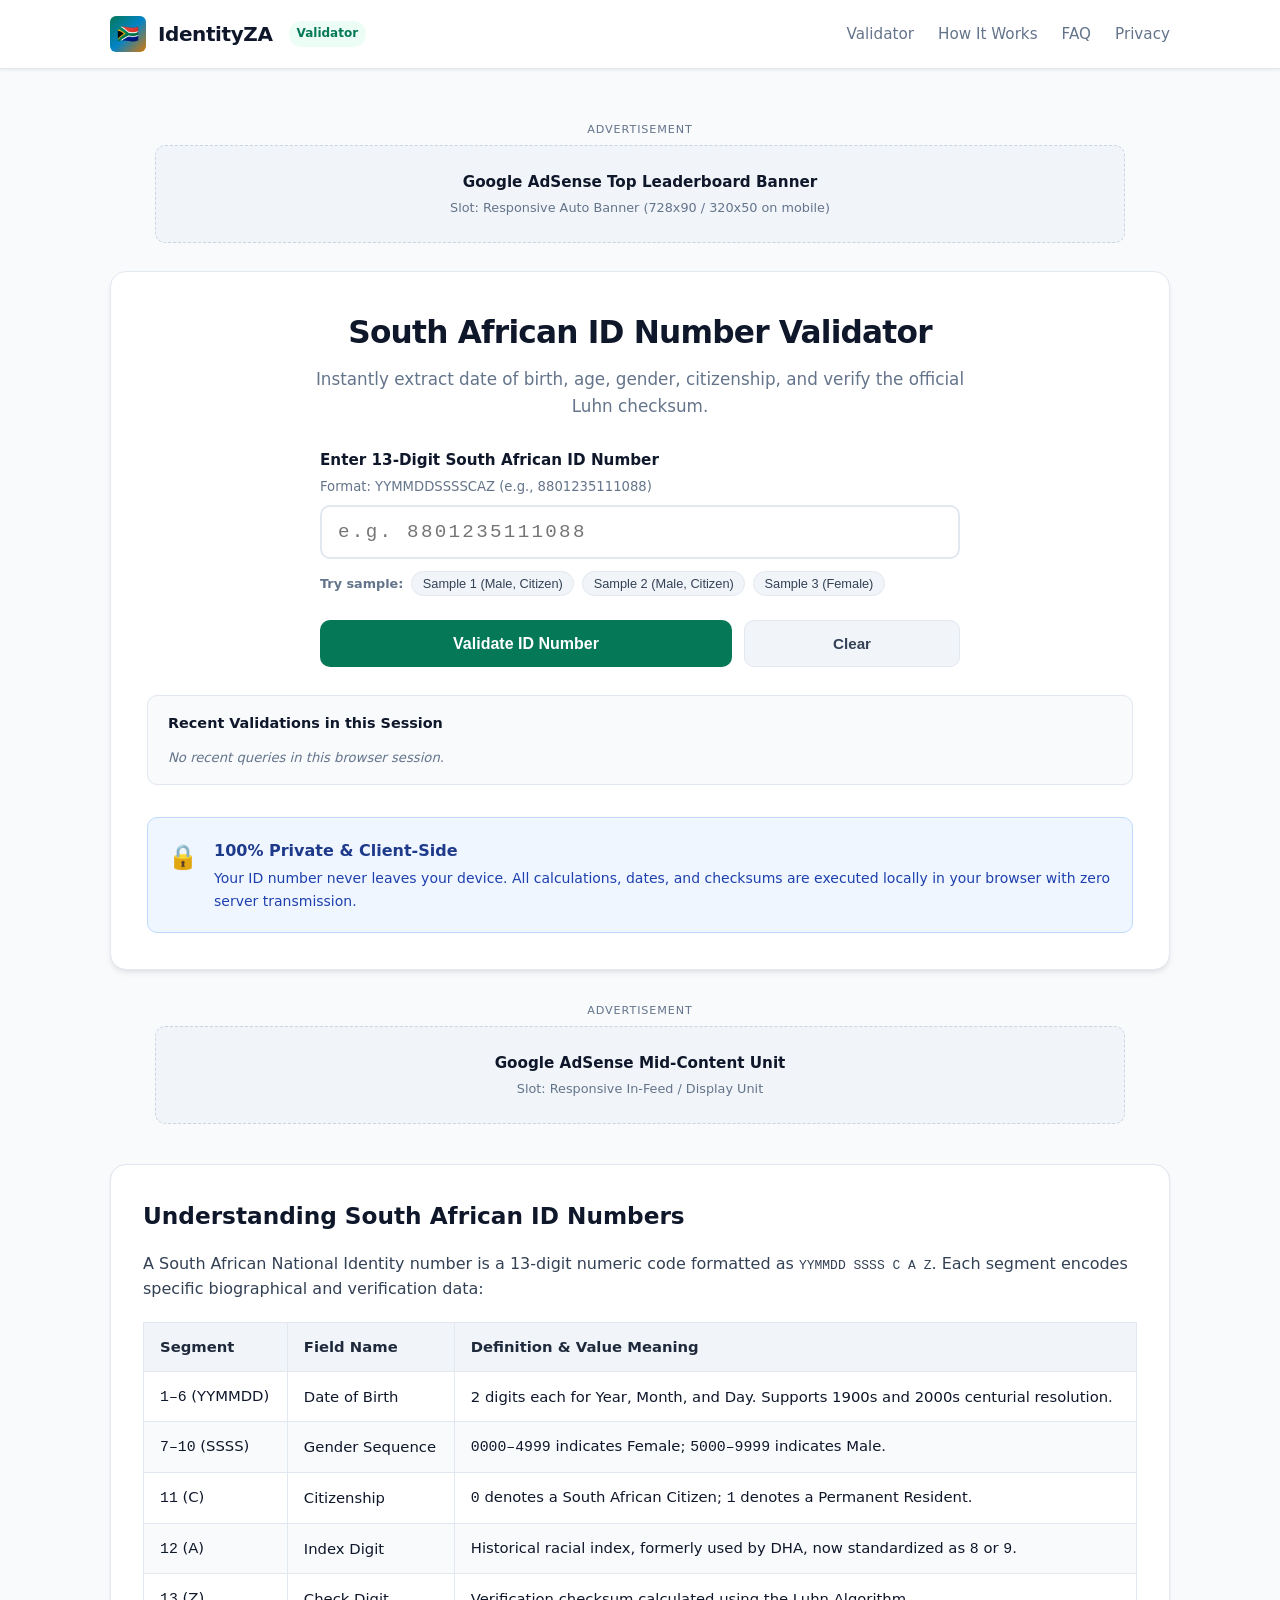
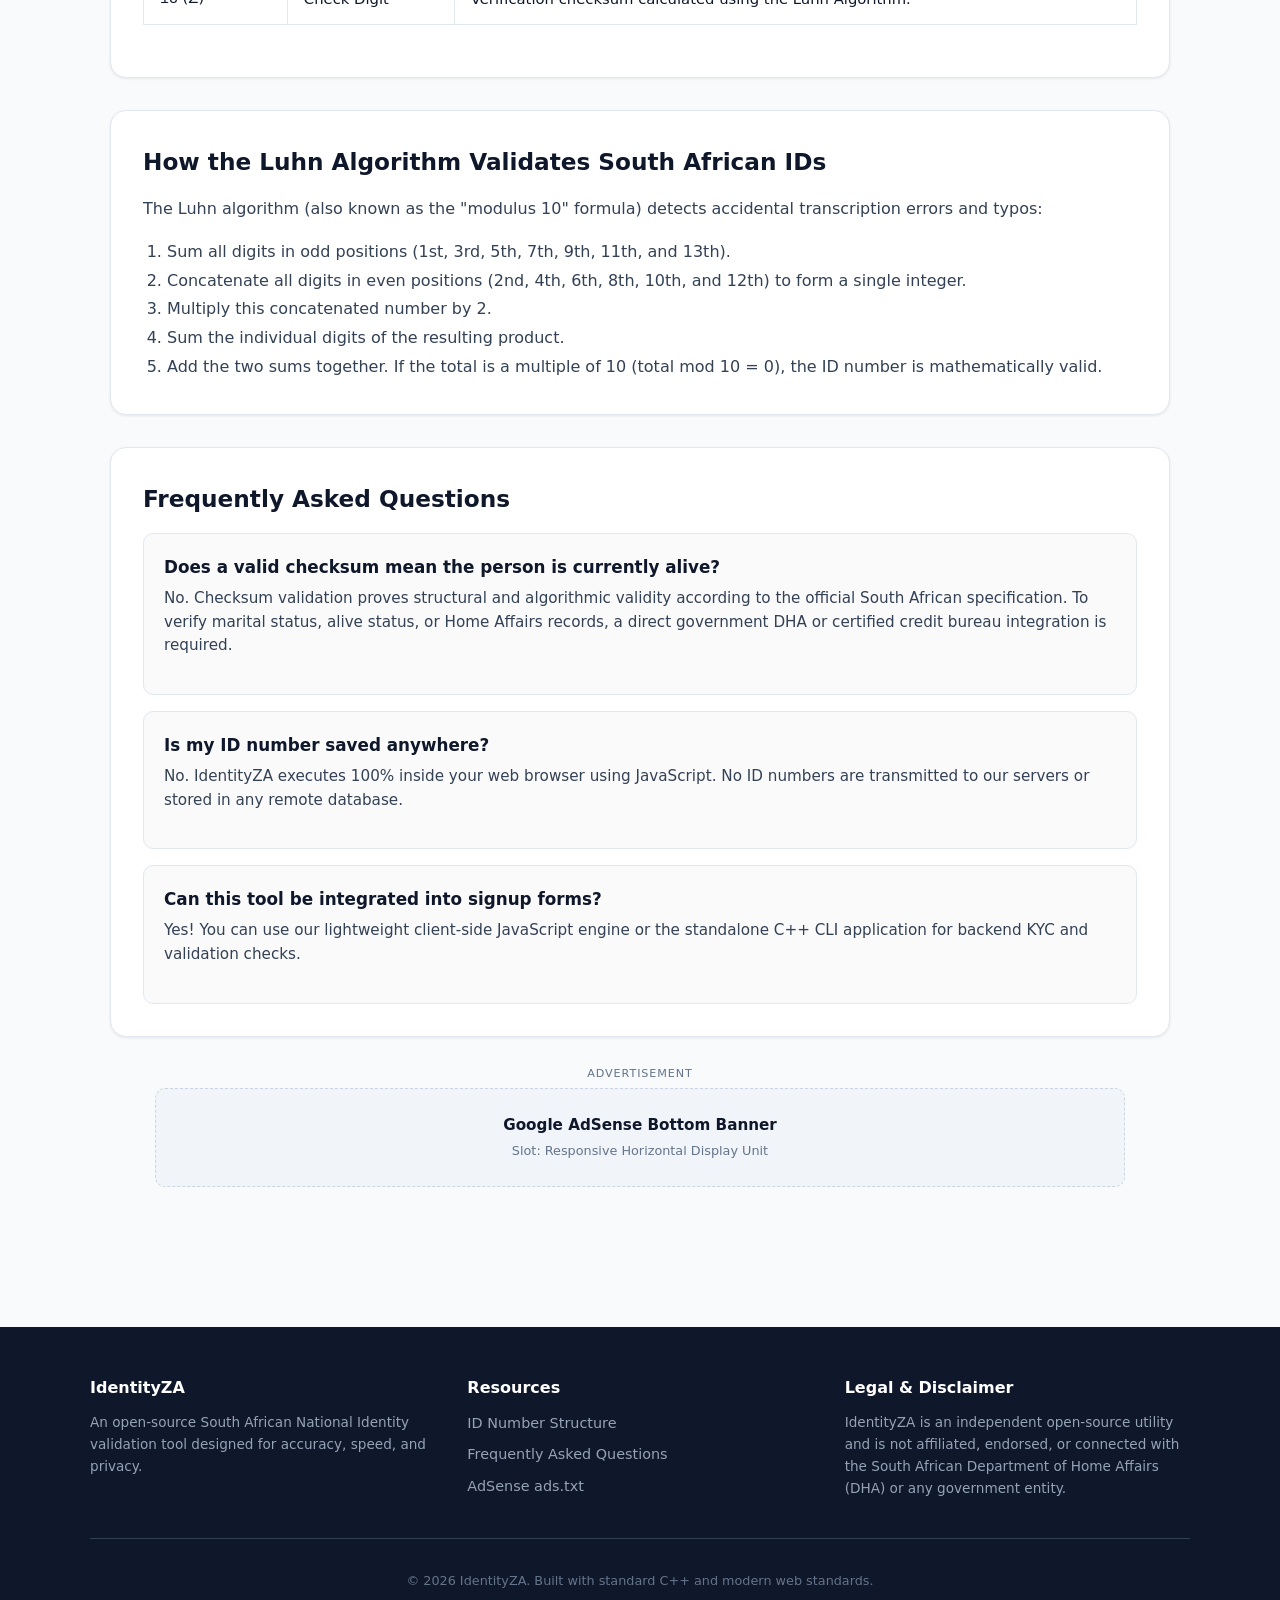
==== web/index.html @ 51b5e3ad "Made some very important modifications" ====
<!DOCTYPE html>
<html lang="en">
<head>
  <meta charset="UTF-8">
  <meta name="viewport" content="width=device-width, initial-scale=1.0">
  <title>IdentityZA - South African ID Number Validator & Info Checker</title>
  <meta name="description" content="Free, fast, and privacy-focused South African National ID number validator. Instantly verify Luhn check digit, date of birth, age, gender, and citizenship status client-side.">
  <meta name="keywords" content="South Africa ID validator, SA ID number check, Luhn algorithm South Africa, verify SA ID, ID number age calculator">
  <link rel="stylesheet" href="style.css">

  <!-- Google AdSense SDK Configuration -->
  <script src="adsense-config.js"></script>
</head>
<body>

  <!-- Site Navigation -->
  <header class="site-header">
    <div class="header-container">
      <a href="#" class="brand">
        <span class="brand-flag">🇿🇦</span>
        <span class="brand-title">IdentityZA</span>
        <span class="brand-tag">Validator</span>
      </a>
      <nav class="nav-links">
        <a href="#validator">Validator</a>
        <a href="#how-it-works">How It Works</a>
        <a href="#faq">FAQ</a>
        <a href="#privacy">Privacy</a>
      </nav>
    </div>
  </header>

  <main class="main-content">

    <!-- AD UNIT 1: Top Leaderboard (Responsive Banner) -->
    <div class="ad-slot-wrapper">
      <span class="ad-label">Advertisement</span>
      <!-- Google AdSense Live Unit -->
      <ins class="adsbygoogle"
           style="display:block"
           data-ad-client="ca-pub-XXXXXXXXXXXXXXXX"
           data-ad-slot="1234567890"
           data-ad-format="auto"
           data-full-width-responsive="true"></ins>
      <!-- Preview Placeholder (active when in development / preview mode) -->
      <div class="ad-preview-banner">
        <strong>Google AdSense Top Leaderboard Banner</strong>
        <span>Slot: Responsive Auto Banner (728x90 / 320x50 on mobile)</span>
      </div>
    </div>

    <!-- Main Tool Section -->
    <section id="validator" class="hero-card">
      <div class="hero-header">
        <h1>South African ID Number Validator</h1>
        <p>Instantly extract date of birth, age, gender, citizenship, and verify the official Luhn checksum.</p>
      </div>

      <form id="validator-form" class="validator-form" novalidate>
        <div class="form-group">
          <label for="id-input" class="input-label">Enter 13-Digit South African ID Number</label>
          <span id="id-hint" class="input-hint">Format: YYMMDDSSSSCAZ (e.g., 8801235111088)</span>
          
          <div class="input-box-wrapper">
            <input
              type="text"
              id="id-input"
              name="id_number"
              class="id-input"
              placeholder="e.g. 8801235111088"
              maxlength="13"
              inputmode="numeric"
              pattern="[0-9]{13}"
              required
              autocomplete="off"
              aria-describedby="id-hint"
              aria-errormessage="id-error"
            />
          </div>
          <div id="id-error" class="input-error-msg" role="alert"></div>

          <!-- Sample Pre-fills for Quick Testing -->
          <div class="sample-presets">
            <span class="sample-label">Try sample:</span>
            <button type="button" class="preset-pill" data-sample-id="8801235111088">Sample 1 (Male, Citizen)</button>
            <button type="button" class="preset-pill" data-sample-id="8411025333080">Sample 2 (Male, Citizen)</button>
            <button type="button" class="preset-pill" data-sample-id="9506150123087">Sample 3 (Female)</button>
          </div>
        </div>

        <div class="form-actions">
          <button type="submit" class="btn-primary">Validate ID Number</button>
          <button type="reset" class="btn-secondary">Clear</button>
        </div>
      </form>

      <!-- Result Card (Populated by JS) -->
      <div id="result-card" class="result-card" style="display: none;" aria-live="polite">
        <div class="result-card-header">
          <span id="result-badge" class="status-badge status-valid">Valid SA ID</span>
          <button id="copy-btn" class="btn-copy">Copy Details</button>
        </div>
        <div class="result-grid">
          <div class="result-item">
            <div class="result-key">Date of Birth</div>
            <div id="res-dob" class="result-value">-</div>
          </div>
          <div class="result-item">
            <div class="result-key">Computed Age</div>
            <div id="res-age" class="result-value">-</div>
          </div>
          <div class="result-item">
            <div class="result-key">Gender</div>
            <div id="res-gender" class="result-value">-</div>
          </div>
          <div class="result-item">
            <div class="result-key">Citizenship Status</div>
            <div id="res-citizenship" class="result-value">-</div>
          </div>
          <div class="result-item" style="grid-column: 1 / -1;">
            <div class="result-key">Luhn Checksum Verification</div>
            <div id="res-luhn" class="result-value">-</div>
          </div>
        </div>
      </div>

      <!-- Local Query History -->
      <div class="history-section">
        <div class="history-header">
          <span class="history-title">Recent Validations in this Session</span>
          <button id="clear-history-btn" class="btn-text-sm" style="display: none;">Clear</button>
        </div>
        <ul id="history-list" class="history-list">
          <li class="history-empty">No recent queries.</li>
        </ul>
      </div>

      <!-- Browser-Only Privacy Guarantee -->
      <div id="privacy" class="privacy-banner">
        <div class="privacy-banner-icon">🔒</div>
        <div class="privacy-banner-content">
          <h3>100% Private & Client-Side</h3>
          <p>Your ID number never leaves your device. All calculations, dates, and checksums are executed locally in your browser with zero server transmission.</p>
        </div>
      </div>
    </section>

    <!-- AD UNIT 2: Mid-Content (In-Article / Responsive Banner) -->
    <div class="ad-slot-wrapper">
      <span class="ad-label">Advertisement</span>
      <ins class="adsbygoogle"
           style="display:block"
           data-ad-client="ca-pub-XXXXXXXXXXXXXXXX"
           data-ad-slot="2345678901"
           data-ad-format="auto"
           data-full-width-responsive="true"></ins>
      <div class="ad-preview-banner">
        <strong>Google AdSense Mid-Content Unit</strong>
        <span>Slot: Responsive In-Feed / Display Unit</span>
      </div>
    </div>

    <!-- Educational Content (High Value Content for SEO & AdSense Approval) -->
    <section id="how-it-works" class="info-section">
      <article class="card">
        <h2>Understanding South African ID Numbers</h2>
        <p>A South African National Identity number is a 13-digit numeric code formatted as <code>YYMMDD SSSS C A Z</code>. Each segment encodes specific biographical and verification data:</p>
        
        <div class="table-wrapper">
          <table class="info-table">
            <thead>
              <tr>
                <th>Segment</th>
                <th>Field Name</th>
                <th>Definition & Value Meaning</th>
              </tr>
            </thead>
            <tbody>
              <tr>
                <td><code>1–6</code> (YYMMDD)</td>
                <td>Date of Birth</td>
                <td>2 digits each for Year, Month, and Day. Supports 1900s and 2000s centurial resolution.</td>
              </tr>
              <tr>
                <td><code>7–10</code> (SSSS)</td>
                <td>Gender Sequence</td>
                <td><code>0000–4999</code> indicates Female; <code>5000–9999</code> indicates Male.</td>
              </tr>
              <tr>
                <td><code>11</code> (C)</td>
                <td>Citizenship</td>
                <td><code>0</code> denotes a South African Citizen; <code>1</code> denotes a Permanent Resident.</td>
              </tr>
              <tr>
                <td><code>12</code> (A)</td>
                <td>Index Digit</td>
                <td>Historical racial index, formerly used by DHA, now standardized as <code>8</code> or <code>9</code>.</td>
              </tr>
              <tr>
                <td><code>13</code> (Z)</td>
                <td>Check Digit</td>
                <td>Verification checksum calculated using the Luhn Algorithm.</td>
              </tr>
            </tbody>
          </table>
        </div>
      </article>

      <article class="card">
        <h2>How the Luhn Algorithm Validates South African IDs</h2>
        <p>The Luhn algorithm (also known as the "modulus 10" formula) detects accidental transcription errors and typos:</p>
        <ol style="margin-left: 1.5rem; color: #334155; line-height: 1.8;">
          <li>Sum all digits in odd positions (1st, 3rd, 5th, 7th, 9th, 11th, and 13th).</li>
          <li>Concatenate all digits in even positions (2nd, 4th, 6th, 8th, 10th, and 12th) to form a single integer.</li>
          <li>Multiply this concatenated number by 2.</li>
          <li>Sum the individual digits of the resulting product.</li>
          <li>Add the two sums together. If the total is a multiple of 10 (total mod 10 = 0), the ID number is mathematically valid.</li>
        </ol>
      </article>

      <article id="faq" class="card">
        <h2>Frequently Asked Questions</h2>
        <div class="faq-list">
          <div class="faq-item">
            <h3 class="faq-question">Does a valid checksum mean the person is currently alive?</h3>
            <p class="faq-answer">No. Checksum validation proves structural and algorithmic validity according to the official South African specification. To verify marital status, alive status, or Home Affairs records, a direct government DHA or certified credit bureau integration is required.</p>
          </div>
          <div class="faq-item">
            <h3 class="faq-question">Is my ID number saved anywhere?</h3>
            <p class="faq-answer">No. IdentityZA executes 100% inside your web browser using JavaScript. No ID numbers are transmitted to our servers or stored in any remote database.</p>
          </div>
          <div class="faq-item">
            <h3 class="faq-question">Can this tool be integrated into signup forms?</h3>
            <p class="faq-answer">Yes! You can use our lightweight client-side JavaScript engine or the standalone C++ CLI application for backend KYC and validation checks.</p>
          </div>
        </div>
      </article>
    </section>

    <!-- AD UNIT 3: Bottom Banner (Responsive Display Unit) -->
    <div class="ad-slot-wrapper">
      <span class="ad-label">Advertisement</span>
      <ins class="adsbygoogle"
           style="display:block"
           data-ad-client="ca-pub-XXXXXXXXXXXXXXXX"
           data-ad-slot="3456789012"
           data-ad-format="auto"
           data-full-width-responsive="true"></ins>
      <div class="ad-preview-banner">
        <strong>Google AdSense Bottom Banner</strong>
        <span>Slot: Responsive Horizontal Display Unit</span>
      </div>
    </div>

  </main>

  <!-- Site Footer -->
  <footer class="site-footer">
    <div class="footer-container">
      <div class="footer-top">
        <div class="footer-col">
          <h4>IdentityZA</h4>
          <p>An open-source South African National Identity validation tool designed for accuracy, speed, and privacy.</p>
        </div>
        <div class="footer-col">
          <h4>Resources</h4>
          <ul>
            <li><a href="#how-it-works">ID Number Structure</a></li>
            <li><a href="#faq">Frequently Asked Questions</a></li>
            <li><a href="ads.txt">AdSense ads.txt</a></li>
          </ul>
        </div>
        <div class="footer-col">
          <h4>Legal & Disclaimer</h4>
          <p>IdentityZA is an independent open-source utility and is not affiliated, endorsed, or connected with the South African Department of Home Affairs (DHA) or any government entity.</p>
        </div>
      </div>
      <div class="footer-bottom">
        <p>© 2026 IdentityZA. Built with standard C++ and modern web standards.</p>
      </div>
    </div>
  </footer>

  <script src="app.js"></script>
</body>
</html>
---- web/style.css ----
/* identityza - Web Stylesheet */

:root {
  --primary: #047857;         /* Deep emerald */
  --primary-hover: #065f46;
  --primary-light: #ecfdf5;
  --accent: #d97706;          /* Warm amber */
  --bg: #f8fafc;              /* Soft slate background */
  --card-bg: #ffffff;
  --text-main: #0f172a;
  --text-muted: #64748b;
  --border: #e2e8f0;
  --border-focus: #059669;
  --success: #15803d;
  --success-bg: #f0fdf4;
  --danger: #b91c1c;
  --danger-bg: #fef2f2;
  --radius-lg: 16px;
  --radius-md: 10px;
  --radius-sm: 6px;
  --shadow-sm: 0 1px 3px rgba(0, 0, 0, 0.08);
  --shadow-md: 0 4px 6px -1px rgba(0, 0, 0, 0.08), 0 2px 4px -2px rgba(0, 0, 0, 0.06);
  --shadow-lg: 0 10px 15px -3px rgba(0, 0, 0, 0.08), 0 4px 6px -4px rgba(0, 0, 0, 0.04);
  --font-sans: system-ui, -apple-system, BlinkMacSystemFont, 'Segoe UI', Roboto, Helvetica, Arial, sans-serif;
  --font-mono: 'SFMono-Regular', Consolas, 'Liberation Mono', Menlo, Courier, monospace;
}

* {
  box-sizing: border-box;
  margin: 0;
  padding: 0;
}

body {
  font-family: var(--font-sans);
  background-color: var(--bg);
  color: var(--text-main);
  line-height: 1.6;
  min-height: 100vh;
  display: flex;
  flex-direction: column;
}

/* Header & Navigation */
.site-header {
  background: #ffffff;
  border-bottom: 1px solid var(--border);
  padding: 1rem 0;
  position: sticky;
  top: 0;
  z-index: 50;
  box-shadow: var(--shadow-sm);
}

.header-container {
  max-width: 1100px;
  margin: 0 auto;
  padding: 0 1.25rem;
  display: flex;
  align-items: center;
  justify-content: space-between;
}

.brand {
  display: flex;
  align-items: center;
  gap: 0.75rem;
  text-decoration: none;
  color: var(--text-main);
}

.brand-flag {
  display: inline-flex;
  align-items: center;
  justify-content: center;
  width: 36px;
  height: 36px;
  border-radius: var(--radius-sm);
  background: linear-gradient(135deg, #047857 0%, #0284c7 50%, #d97706 100%);
  color: #fff;
  font-weight: 700;
  font-size: 1.1rem;
}

.brand-title {
  font-size: 1.25rem;
  font-weight: 800;
  letter-spacing: -0.02em;
}

.brand-tag {
  background: var(--primary-light);
  color: var(--primary);
  font-size: 0.75rem;
  font-weight: 600;
  padding: 0.2rem 0.5rem;
  border-radius: 999px;
  margin-left: 0.25rem;
}

.nav-links {
  display: flex;
  gap: 1.5rem;
  align-items: center;
}

.nav-links a {
  color: var(--text-muted);
  text-decoration: none;
  font-size: 0.95rem;
  font-weight: 500;
  transition: color 0.15s ease;
}

.nav-links a:hover {
  color: var(--primary);
}

/* Main Layout */
.main-content {
  flex: 1;
  max-width: 1100px;
  margin: 0 auto;
  padding: 1.5rem 1.25rem 3rem;
  width: 100%;
}

/* Google AdSense Wrappers (Policy compliant: safe spacing, labelled as 'Advertisement') */
.ad-slot-wrapper {
  margin: 1.75rem auto;
  text-align: center;
  width: 100%;
  max-width: 970px;
  overflow: hidden;
}

.ad-label {
  display: block;
  font-size: 0.7rem;
  text-transform: uppercase;
  letter-spacing: 0.08em;
  color: var(--text-muted);
  margin-bottom: 0.35rem;
}

.ad-preview-banner {
  display: flex;
  flex-direction: column;
  align-items: center;
  justify-content: center;
  background: #f1f5f9;
  border: 1px dashed #cbd5e1;
  border-radius: var(--radius-md);
  padding: 1.5rem 1rem;
  min-height: 90px;
  color: #475569;
  font-size: 0.85rem;
}

.ad-preview-banner strong {
  color: #0f172a;
  font-size: 0.95rem;
  margin-bottom: 0.25rem;
}

.ad-preview-banner span {
  font-size: 0.8rem;
  color: var(--text-muted);
}

/* Hero Section */
.hero-card {
  background: var(--card-bg);
  border: 1px solid var(--border);
  border-radius: var(--radius-lg);
  padding: 2.25rem;
  box-shadow: var(--shadow-md);
  margin-bottom: 2rem;
}

.hero-header {
  text-align: center;
  max-width: 680px;
  margin: 0 auto 1.75rem;
}

.hero-header h1 {
  font-size: 1.95rem;
  font-weight: 800;
  letter-spacing: -0.025em;
  color: var(--text-main);
  margin-bottom: 0.5rem;
}

.hero-header p {
  color: var(--text-muted);
  font-size: 1.05rem;
}

/* Form & Input Section */
.validator-form {
  max-width: 640px;
  margin: 0 auto;
}

.form-group {
  margin-bottom: 1.25rem;
}

.input-label {
  display: block;
  font-weight: 600;
  font-size: 0.95rem;
  margin-bottom: 0.25rem;
  color: var(--text-main);
}

.input-hint {
  display: block;
  font-size: 0.825rem;
  color: var(--text-muted);
  margin-bottom: 0.5rem;
}

.input-box-wrapper {
  position: relative;
  display: flex;
  align-items: center;
}

.id-input {
  width: 100%;
  padding: 0.875rem 1rem;
  font-size: 1.2rem;
  font-family: var(--font-mono);
  letter-spacing: 0.12em;
  border: 2px solid var(--border);
  border-radius: var(--radius-md);
  background-color: #ffffff;
  color: var(--text-main);
  outline: none;
  transition: all 0.2s ease;
}

.id-input:focus {
  border-color: var(--border-focus);
  box-shadow: 0 0 0 4px rgba(5, 150, 105, 0.15);
}

/* Modern Validation States (:user-invalid and :user-valid) */
.id-input:user-invalid {
  border-color: var(--danger);
  background-color: var(--danger-bg);
}

.id-input:user-valid {
  border-color: var(--success);
}

.input-error-msg {
  display: none;
  color: var(--danger);
  font-size: 0.875rem;
  font-weight: 500;
  margin-top: 0.5rem;
}

/* Sample ID Quick Pills */
.sample-presets {
  margin-top: 0.75rem;
  display: flex;
  flex-wrap: wrap;
  align-items: center;
  gap: 0.5rem;
}

.sample-label {
  font-size: 0.8rem;
  font-weight: 600;
  color: var(--text-muted);
}

.preset-pill {
  background: #f1f5f9;
  border: 1px solid var(--border);
  color: #334155;
  padding: 0.25rem 0.65rem;
  border-radius: 999px;
  font-size: 0.8rem;
  cursor: pointer;
  transition: background 0.15s ease, border-color 0.15s ease;
}

.preset-pill:hover {
  background: #e2e8f0;
  border-color: #cbd5e1;
}

/* Form Actions */
.form-actions {
  display: flex;
  gap: 0.75rem;
  margin-top: 1.5rem;
}

.btn-primary {
  flex: 2;
  background-color: var(--primary);
  color: #ffffff;
  border: none;
  padding: 0.85rem 1.5rem;
  font-size: 1rem;
  font-weight: 600;
  border-radius: var(--radius-md);
  cursor: pointer;
  transition: background-color 0.15s ease, transform 0.05s ease;
}

.btn-primary:hover {
  background-color: var(--primary-hover);
}

.btn-primary:active {
  transform: translateY(1px);
}

.btn-secondary {
  flex: 1;
  background-color: #f1f5f9;
  color: #334155;
  border: 1px solid var(--border);
  padding: 0.85rem 1rem;
  font-size: 0.95rem;
  font-weight: 600;
  border-radius: var(--radius-md);
  cursor: pointer;
  transition: background-color 0.15s ease;
}

.btn-secondary:hover {
  background-color: #e2e8f0;
}

/* Result Card */
.result-card {
  margin-top: 2rem;
  border: 1px solid var(--border);
  border-radius: var(--radius-md);
  background: #ffffff;
  overflow: hidden;
  box-shadow: var(--shadow-sm);
  animation: fadeIn 0.25s ease-out;
}

@keyframes fadeIn {
  from { opacity: 0; transform: translateY(6px); }
  to { opacity: 1; transform: translateY(0); }
}

.result-card-header {
  padding: 1rem 1.25rem;
  background: #f8fafc;
  border-bottom: 1px solid var(--border);
  display: flex;
  align-items: center;
  justify-content: space-between;
}

.status-badge {
  display: inline-flex;
  align-items: center;
  gap: 0.4rem;
  padding: 0.35rem 0.85rem;
  border-radius: 999px;
  font-weight: 700;
  font-size: 0.85rem;
}

.status-valid {
  background-color: var(--success-bg);
  color: var(--success);
  border: 1px solid #bbf7d0;
}

.status-invalid {
  background-color: var(--danger-bg);
  color: var(--danger);
  border: 1px solid #fecaca;
}

.btn-copy {
  background: #ffffff;
  border: 1px solid var(--border);
  color: #334155;
  padding: 0.35rem 0.75rem;
  font-size: 0.8rem;
  font-weight: 600;
  border-radius: var(--radius-sm);
  cursor: pointer;
  transition: all 0.15s ease;
}

.btn-copy:hover {
  background: #f1f5f9;
}

.btn-copy.btn-success {
  background: var(--success);
  color: #ffffff;
  border-color: var(--success);
}

.result-grid {
  display: grid;
  grid-template-columns: repeat(auto-fit, minmax(200px, 1fr));
  gap: 1px;
  background: var(--border);
}

.result-item {
  background: #ffffff;
  padding: 1.15rem 1.25rem;
}

.result-key {
  font-size: 0.8rem;
  text-transform: uppercase;
  letter-spacing: 0.05em;
  color: var(--text-muted);
  margin-bottom: 0.35rem;
}

.result-value {
  font-size: 1.15rem;
  font-weight: 700;
  color: var(--text-main);
}

.val-valid {
  color: var(--success);
}

.val-invalid {
  color: var(--danger);
}

/* History Box */
.history-section {
  margin-top: 1.75rem;
  background: #f8fafc;
  border-radius: var(--radius-md);
  padding: 1rem 1.25rem;
  border: 1px solid var(--border);
}

.history-header {
  display: flex;
  justify-content: space-between;
  align-items: center;
  margin-bottom: 0.75rem;
}

.history-title {
  font-size: 0.9rem;
  font-weight: 700;
  color: var(--text-main);
}

.btn-text-sm {
  background: transparent;
  border: none;
  color: var(--text-muted);
  font-size: 0.8rem;
  cursor: pointer;
  text-decoration: underline;
}

.btn-text-sm:hover {
  color: var(--danger);
}

.history-list {
  list-style: none;
  display: flex;
  flex-direction: column;
  gap: 0.5rem;
}

.history-item {
  display: flex;
  justify-content: space-between;
  align-items: center;
  background: #ffffff;
  border: 1px solid var(--border);
  padding: 0.6rem 0.85rem;
  border-radius: var(--radius-sm);
  font-size: 0.85rem;
  cursor: pointer;
  transition: border-color 0.15s ease;
}

.history-item:hover {
  border-color: var(--primary);
}

.history-main strong {
  font-family: var(--font-mono);
  margin-right: 0.5rem;
}

.badge {
  font-size: 0.7rem;
  padding: 0.15rem 0.45rem;
  border-radius: 999px;
  font-weight: 600;
}

.badge-valid { background: #dcfce7; color: #166534; }
.badge-invalid { background: #fee2e2; color: #991b1b; }

.history-sub {
  color: var(--text-muted);
  font-size: 0.8rem;
}

.history-empty {
  font-size: 0.825rem;
  color: var(--text-muted);
  font-style: italic;
}

/* Educational / SEO Content (High Quality for AdSense Approval) */
.info-section {
  display: grid;
  grid-template-columns: 1fr;
  gap: 2rem;
  margin-top: 2.5rem;
}

.card {
  background: #ffffff;
  border: 1px solid var(--border);
  border-radius: var(--radius-lg);
  padding: 2rem;
  box-shadow: var(--shadow-sm);
}

.card h2 {
  font-size: 1.45rem;
  font-weight: 800;
  margin-bottom: 1rem;
  color: var(--text-main);
}

.card p {
  color: #334155;
  margin-bottom: 1rem;
}

/* Structure Table */
.table-wrapper {
  overflow-x: auto;
  margin: 1.25rem 0;
}

.info-table {
  width: 100%;
  border-collapse: collapse;
  font-size: 0.925rem;
}

.info-table th,
.info-table td {
  padding: 0.75rem 1rem;
  border: 1px solid var(--border);
  text-align: left;
}

.info-table th {
  background: #f1f5f9;
  font-weight: 700;
  color: #1e293b;
}

.info-table tr:nth-child(even) td {
  background: #f8fafc;
}

/* FAQ Section */
.faq-list {
  display: flex;
  flex-direction: column;
  gap: 1rem;
  margin-top: 1rem;
}

.faq-item {
  border: 1px solid var(--border);
  border-radius: var(--radius-md);
  padding: 1.25rem;
  background: #fafafa;
}

.faq-question {
  font-weight: 700;
  font-size: 1.05rem;
  color: var(--text-main);
  margin-bottom: 0.4rem;
}

.faq-answer {
  color: #475569;
  font-size: 0.95rem;
  line-height: 1.55;
}

/* Privacy & Disclaimer Notice */
.privacy-banner {
  background: #eff6ff;
  border: 1px solid #bfdbfe;
  border-radius: var(--radius-md);
  padding: 1.25rem;
  display: flex;
  gap: 1rem;
  align-items: flex-start;
  margin-top: 2rem;
}

.privacy-banner-icon {
  font-size: 1.5rem;
}

.privacy-banner-content h3 {
  font-size: 1rem;
  font-weight: 700;
  color: #1e3a8a;
  margin-bottom: 0.25rem;
}

.privacy-banner-content p {
  font-size: 0.875rem;
  color: #1e40af;
  margin: 0;
}

/* Footer */
.site-footer {
  background: #0f172a;
  color: #94a3b8;
  padding: 3rem 1.25rem 2rem;
  margin-top: 4rem;
  font-size: 0.9rem;
}

.footer-container {
  max-width: 1100px;
  margin: 0 auto;
}

.footer-top {
  display: flex;
  flex-wrap: wrap;
  justify-content: space-between;
  gap: 2rem;
  margin-bottom: 2rem;
  padding-bottom: 2rem;
  border-bottom: 1px solid #334155;
}

.footer-col {
  flex: 1;
  min-width: 240px;
}

.footer-col h4 {
  color: #ffffff;
  font-size: 1rem;
  margin-bottom: 0.75rem;
}

.footer-col p {
  font-size: 0.85rem;
  line-height: 1.6;
}

.footer-col ul {
  list-style: none;
}

.footer-col li {
  margin-bottom: 0.5rem;
}

.footer-col a {
  color: #94a3b8;
  text-decoration: none;
}

.footer-col a:hover {
  color: #38bdf8;
}

.footer-bottom {
  text-align: center;
  font-size: 0.8rem;
  color: #64748b;
}

@media (max-width: 768px) {
  .hero-card {
    padding: 1.5rem;
  }
  .form-actions {
    flex-direction: column;
  }
  .btn-primary, .btn-secondary {
    width: 100%;
  }
}
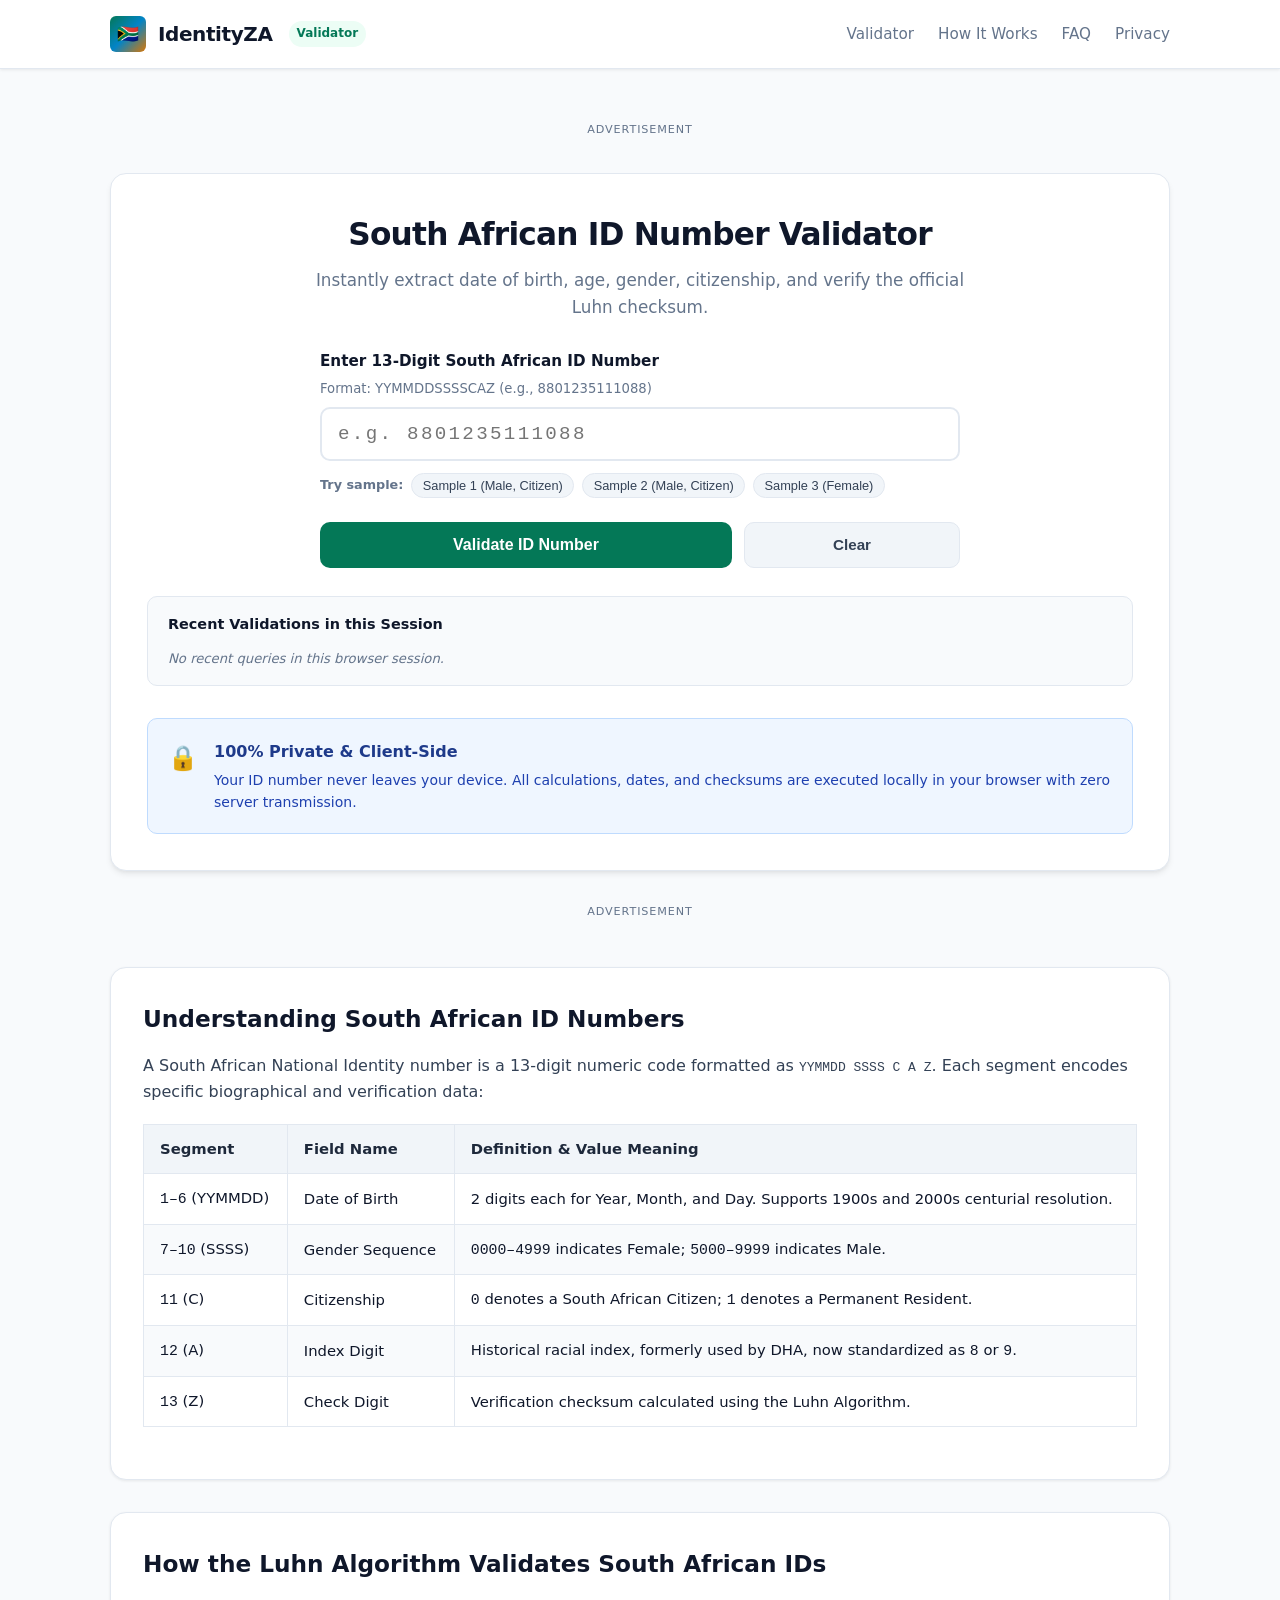
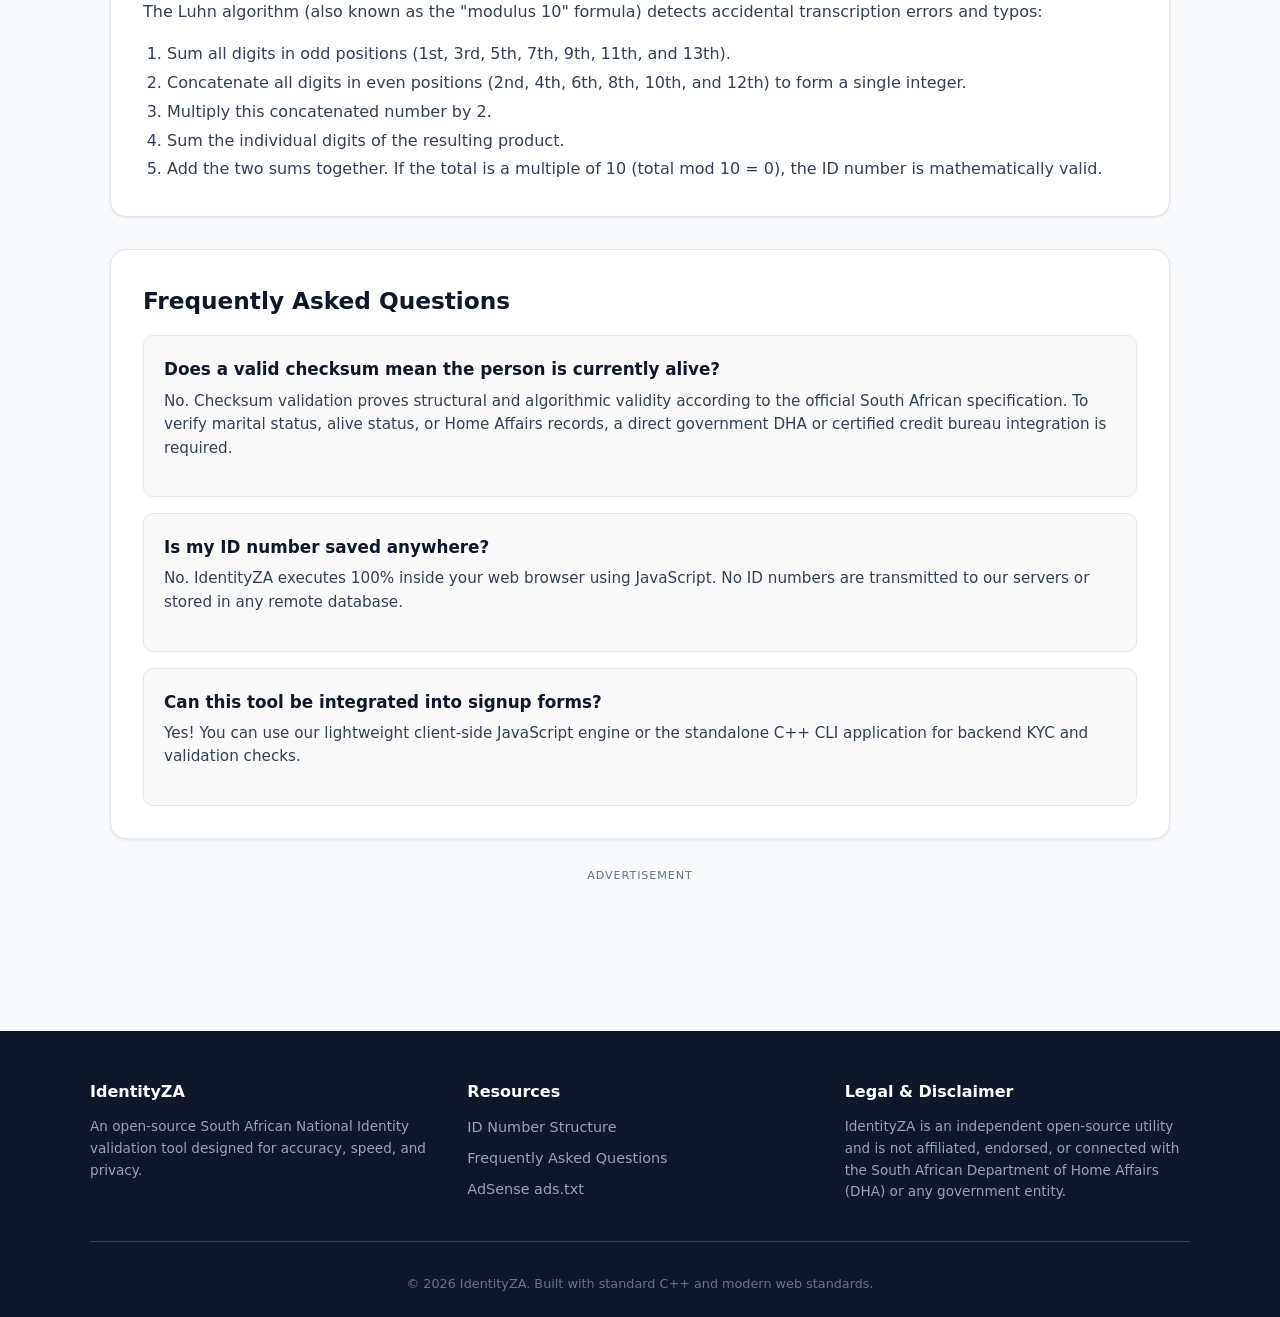
==== commit f4d9bc73: "Fix Google AdSense configuration and head script integration" ====
--- a/web/index.html
+++ b/web/index.html
@@ -8,8 +8,10 @@
   <meta name="keywords" content="South Africa ID validator, SA ID number check, Luhn algorithm South Africa, verify SA ID, ID number age calculator">
   <link rel="stylesheet" href="style.css">
 
-  <!-- Google AdSense SDK Configuration -->
+  <!-- Google AdSense Configuration & SDK -->
   <script src="adsense-config.js"></script>
+  <script async src="https://pagead2.googlesyndication.com/pagead/js/adsbygoogle.js?client=ca-pub-6548527919306016"
+          crossorigin="anonymous"></script>
 </head>
 <body>
 
@@ -38,7 +40,8 @@
       <!-- Google AdSense Live Unit -->
       <ins class="adsbygoogle"
            style="display:block"
-           data-ad-client="ca-pub-XXXXXXXXXXXXXXXX"
+           data-slot-name="topLeaderboard"
+           data-ad-client="ca-pub-6548527919306016"
            data-ad-slot="1234567890"
            data-ad-format="auto"
            data-full-width-responsive="true"></ins>
@@ -150,7 +153,8 @@
       <span class="ad-label">Advertisement</span>
       <ins class="adsbygoogle"
            style="display:block"
-           data-ad-client="ca-pub-XXXXXXXXXXXXXXXX"
+           data-slot-name="inContent"
+           data-ad-client="ca-pub-6548527919306016"
            data-ad-slot="2345678901"
            data-ad-format="auto"
            data-full-width-responsive="true"></ins>
@@ -242,7 +246,8 @@
       <span class="ad-label">Advertisement</span>
       <ins class="adsbygoogle"
            style="display:block"
-           data-ad-client="ca-pub-XXXXXXXXXXXXXXXX"
+           data-slot-name="bottomBanner"
+           data-ad-client="ca-pub-6548527919306016"
            data-ad-slot="3456789012"
            data-ad-format="auto"
            data-full-width-responsive="true"></ins>
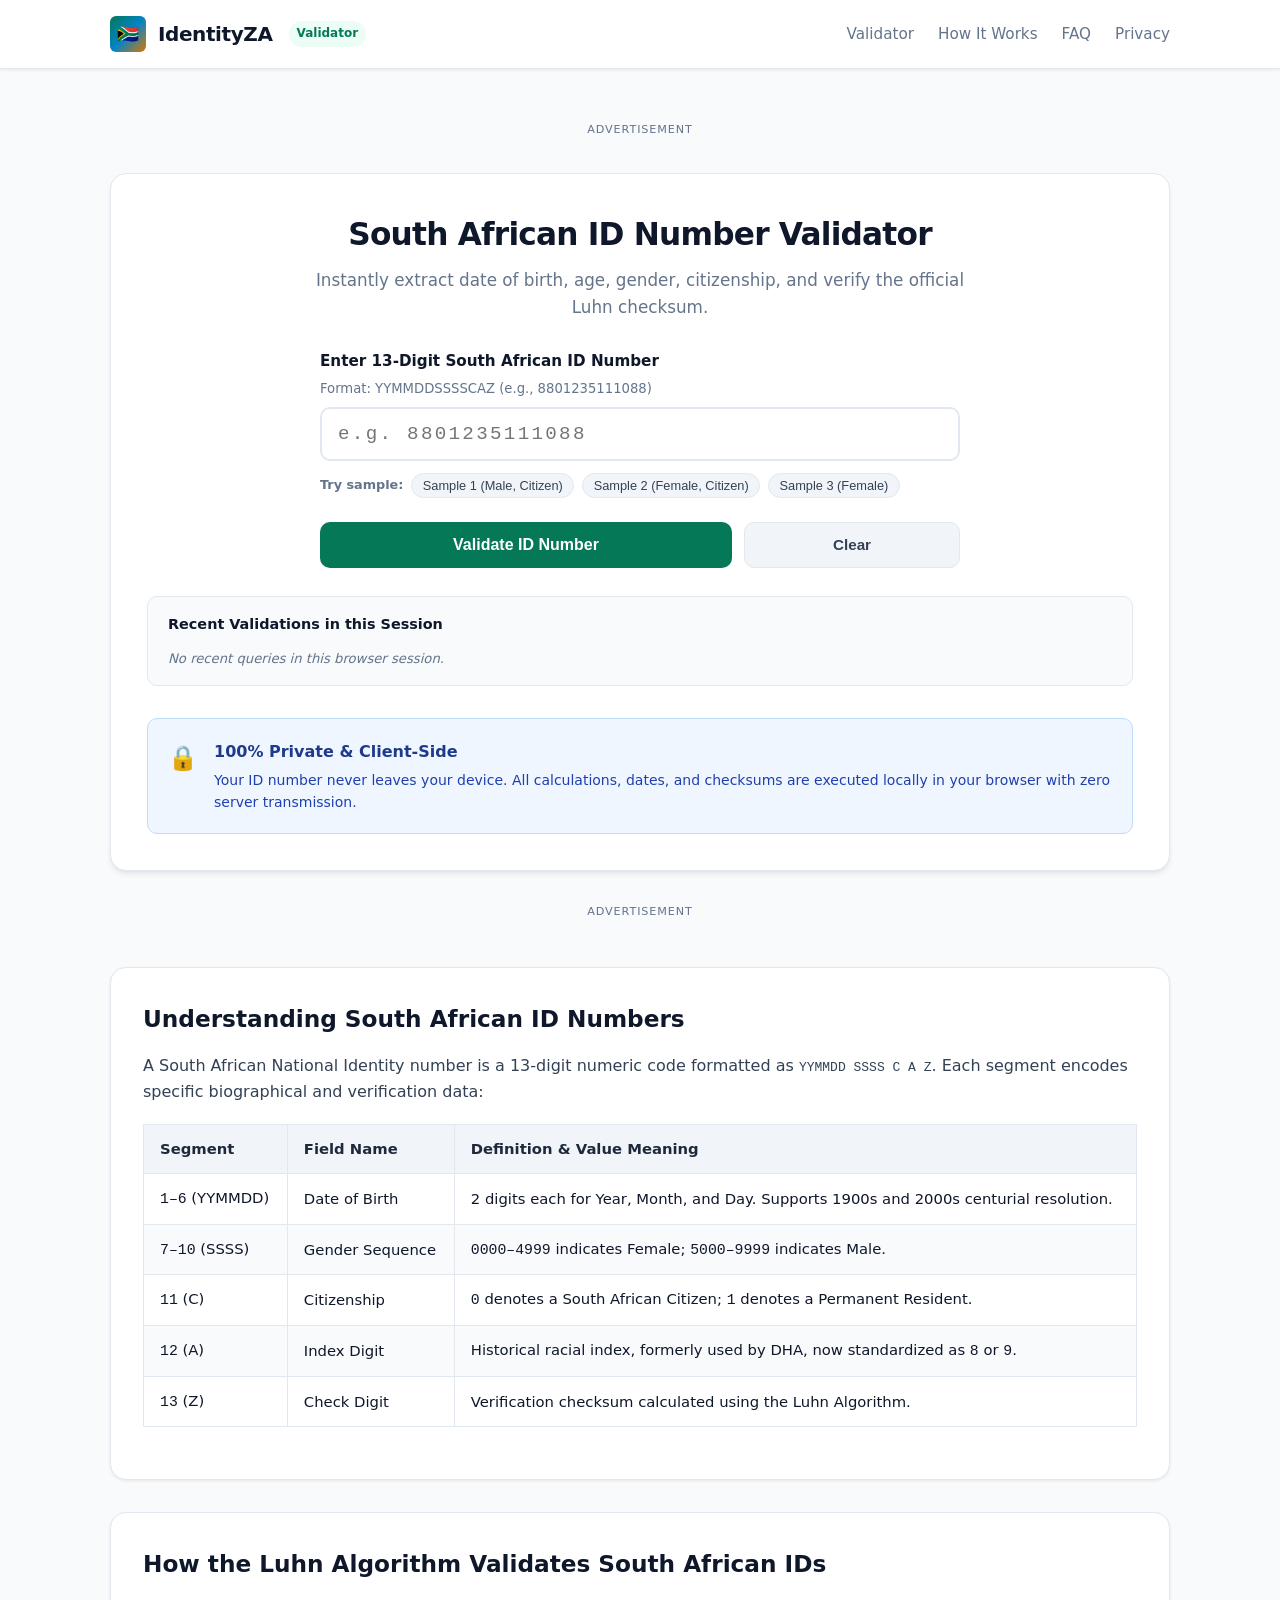
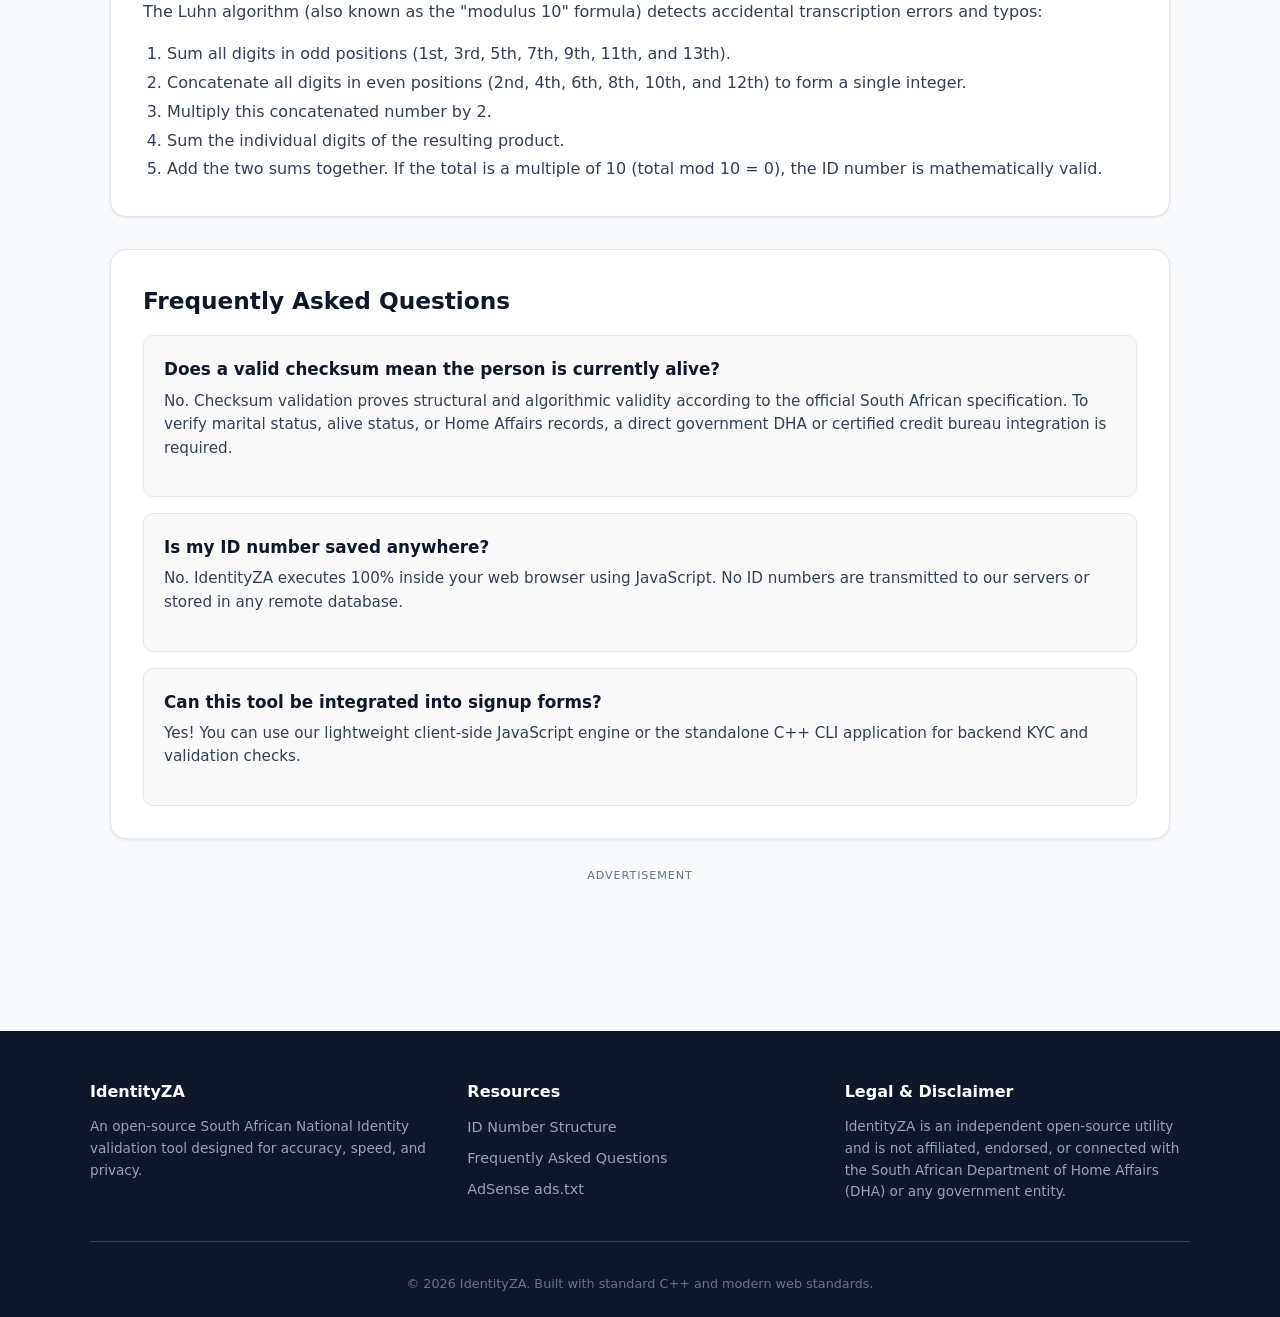
==== commit 53f1ce3f: "Minor improvement on the placeholder" ====
--- a/web/index.html
+++ b/web/index.html
@@ -42,7 +42,7 @@
            style="display:block"
            data-slot-name="topLeaderboard"
            data-ad-client="ca-pub-6548527919306016"
-           data-ad-slot="1234567890"
+           data-ad-slot="4501250656"
            data-ad-format="auto"
            data-full-width-responsive="true"></ins>
       <!-- Preview Placeholder (active when in development / preview mode) -->
@@ -86,7 +86,7 @@
           <div class="sample-presets">
             <span class="sample-label">Try sample:</span>
             <button type="button" class="preset-pill" data-sample-id="8801235111088">Sample 1 (Male, Citizen)</button>
-            <button type="button" class="preset-pill" data-sample-id="8411025333080">Sample 2 (Male, Citizen)</button>
+            <button type="button" class="preset-pill" data-sample-id="1001130643080">Sample 2 (Female, Citizen)</button>
             <button type="button" class="preset-pill" data-sample-id="9506150123087">Sample 3 (Female)</button>
           </div>
         </div>
@@ -155,7 +155,7 @@
            style="display:block"
            data-slot-name="inContent"
            data-ad-client="ca-pub-6548527919306016"
-           data-ad-slot="2345678901"
+           data-ad-slot="6935842309"
            data-ad-format="auto"
            data-full-width-responsive="true"></ins>
       <div class="ad-preview-banner">
@@ -248,7 +248,7 @@
            style="display:block"
            data-slot-name="bottomBanner"
            data-ad-client="ca-pub-6548527919306016"
-           data-ad-slot="3456789012"
+           data-ad-slot="1156153581"
            data-ad-format="auto"
            data-full-width-responsive="true"></ins>
       <div class="ad-preview-banner">
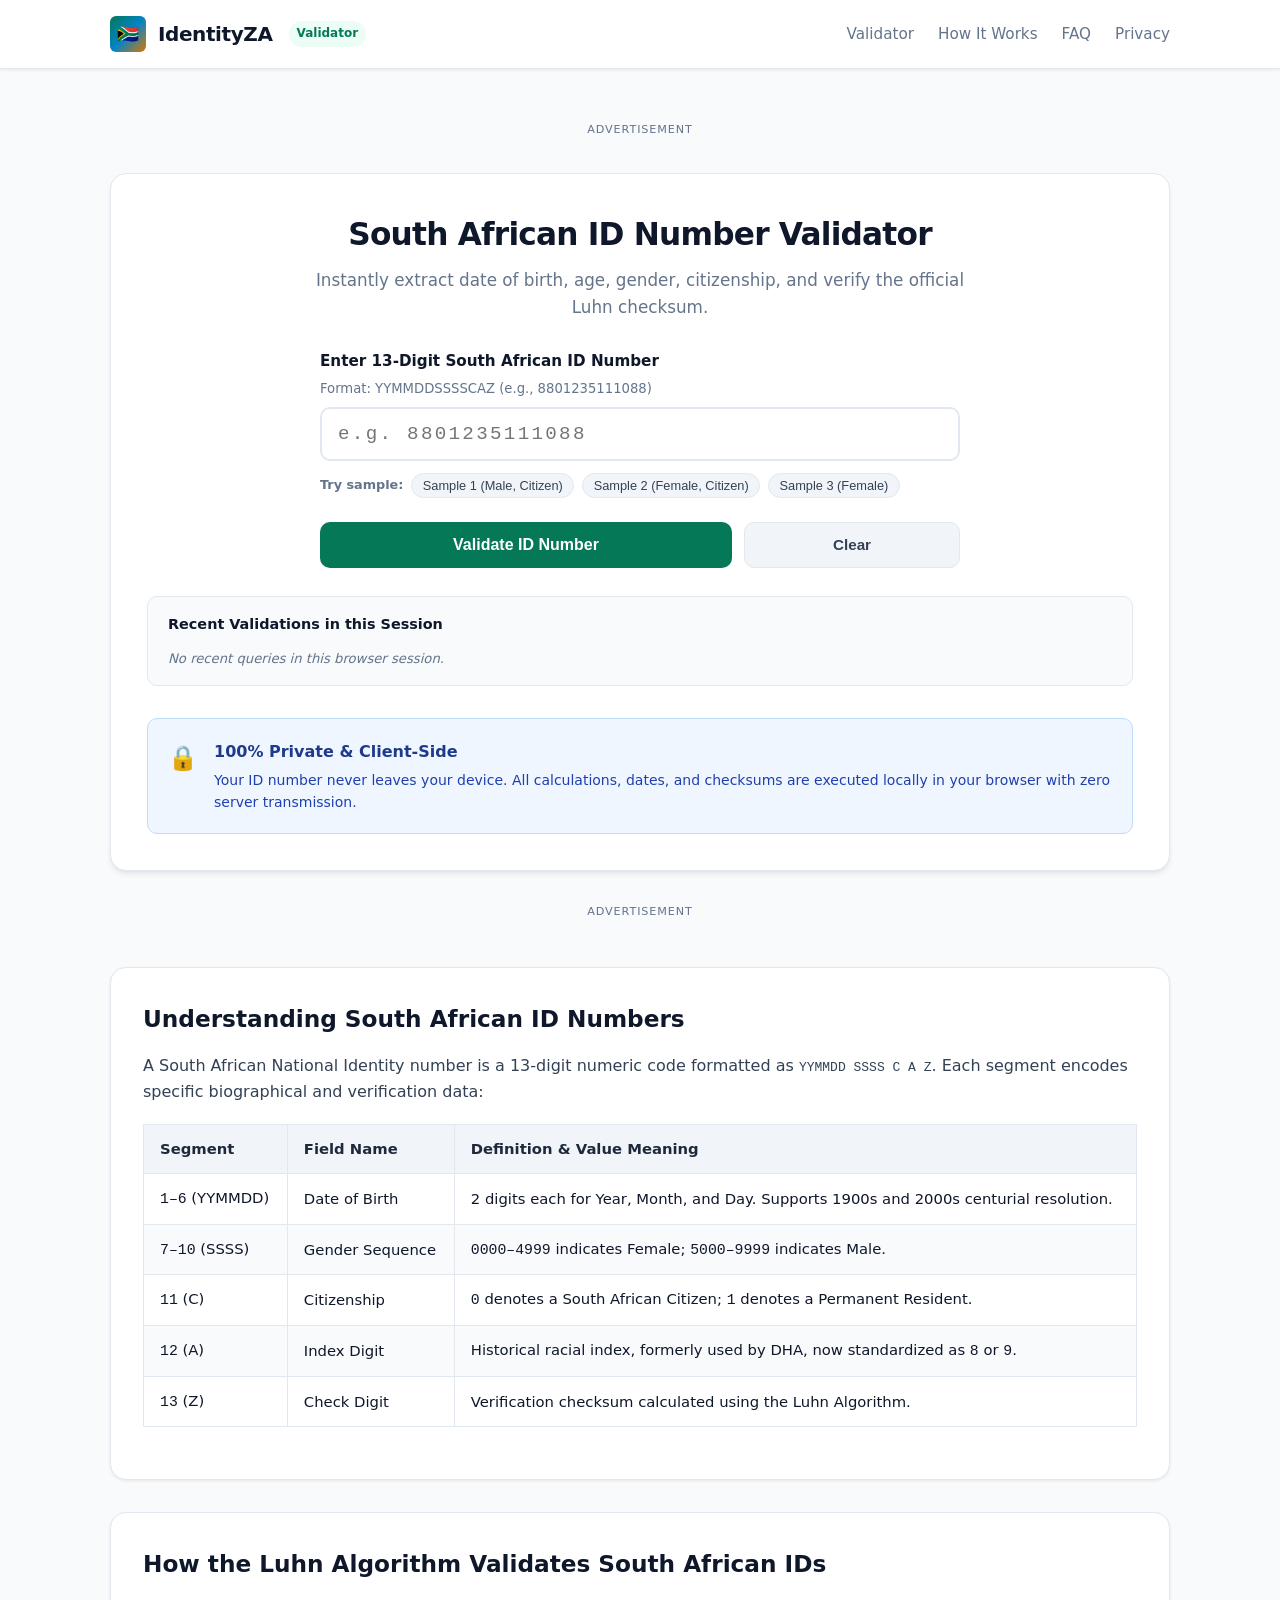
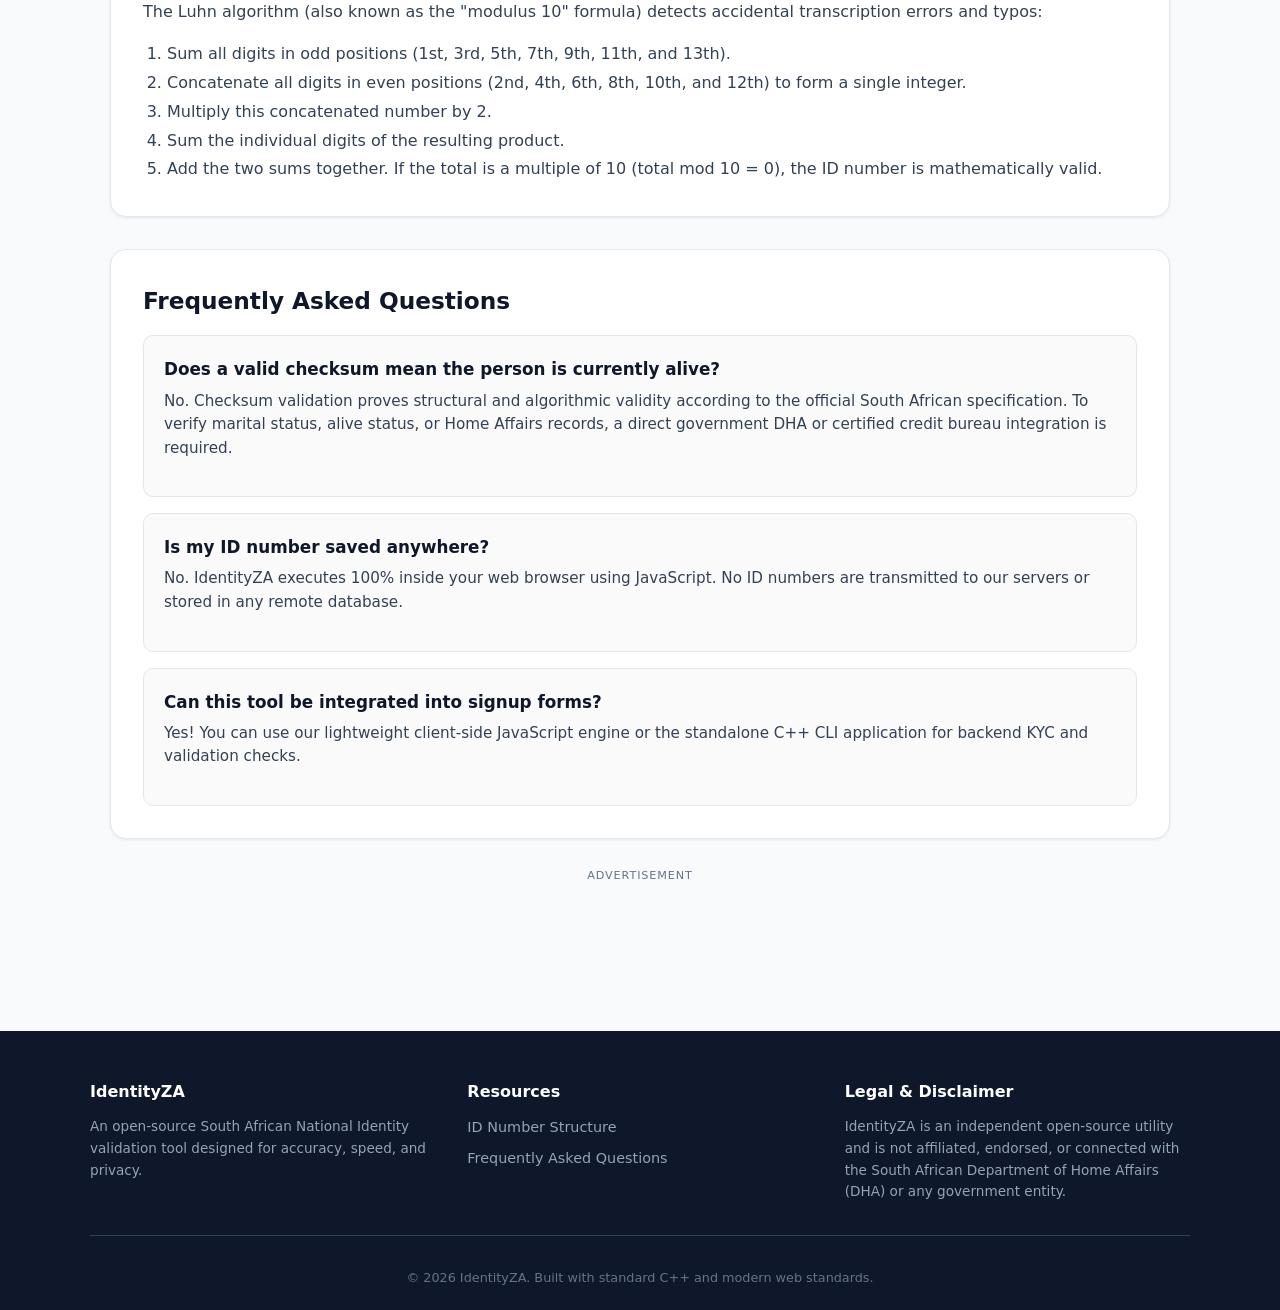
==== commit 6e41c260: "Hide ads.txt link from footer and clean up file" ====
--- a/web/index.html
+++ b/web/index.html
@@ -272,7 +272,6 @@
           <ul>
             <li><a href="#how-it-works">ID Number Structure</a></li>
             <li><a href="#faq">Frequently Asked Questions</a></li>
-            <li><a href="ads.txt">AdSense ads.txt</a></li>
           </ul>
         </div>
         <div class="footer-col">
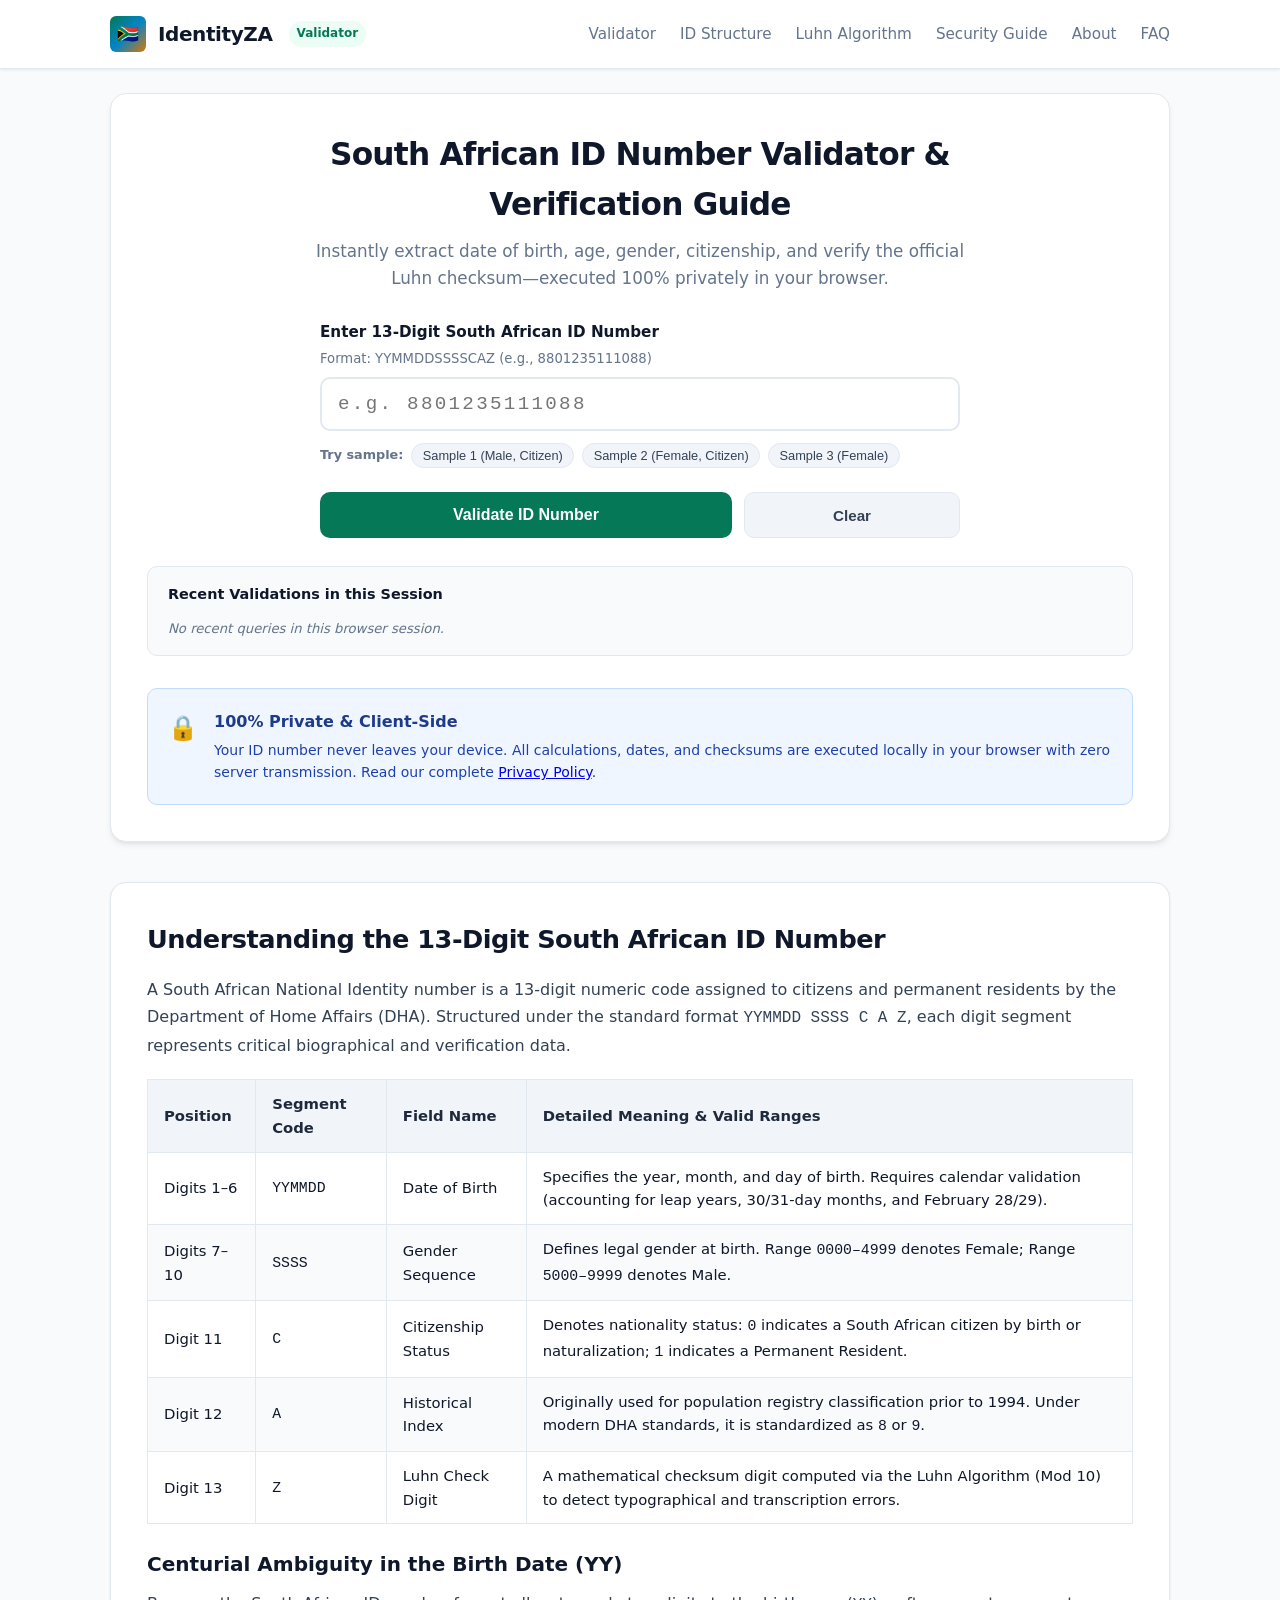
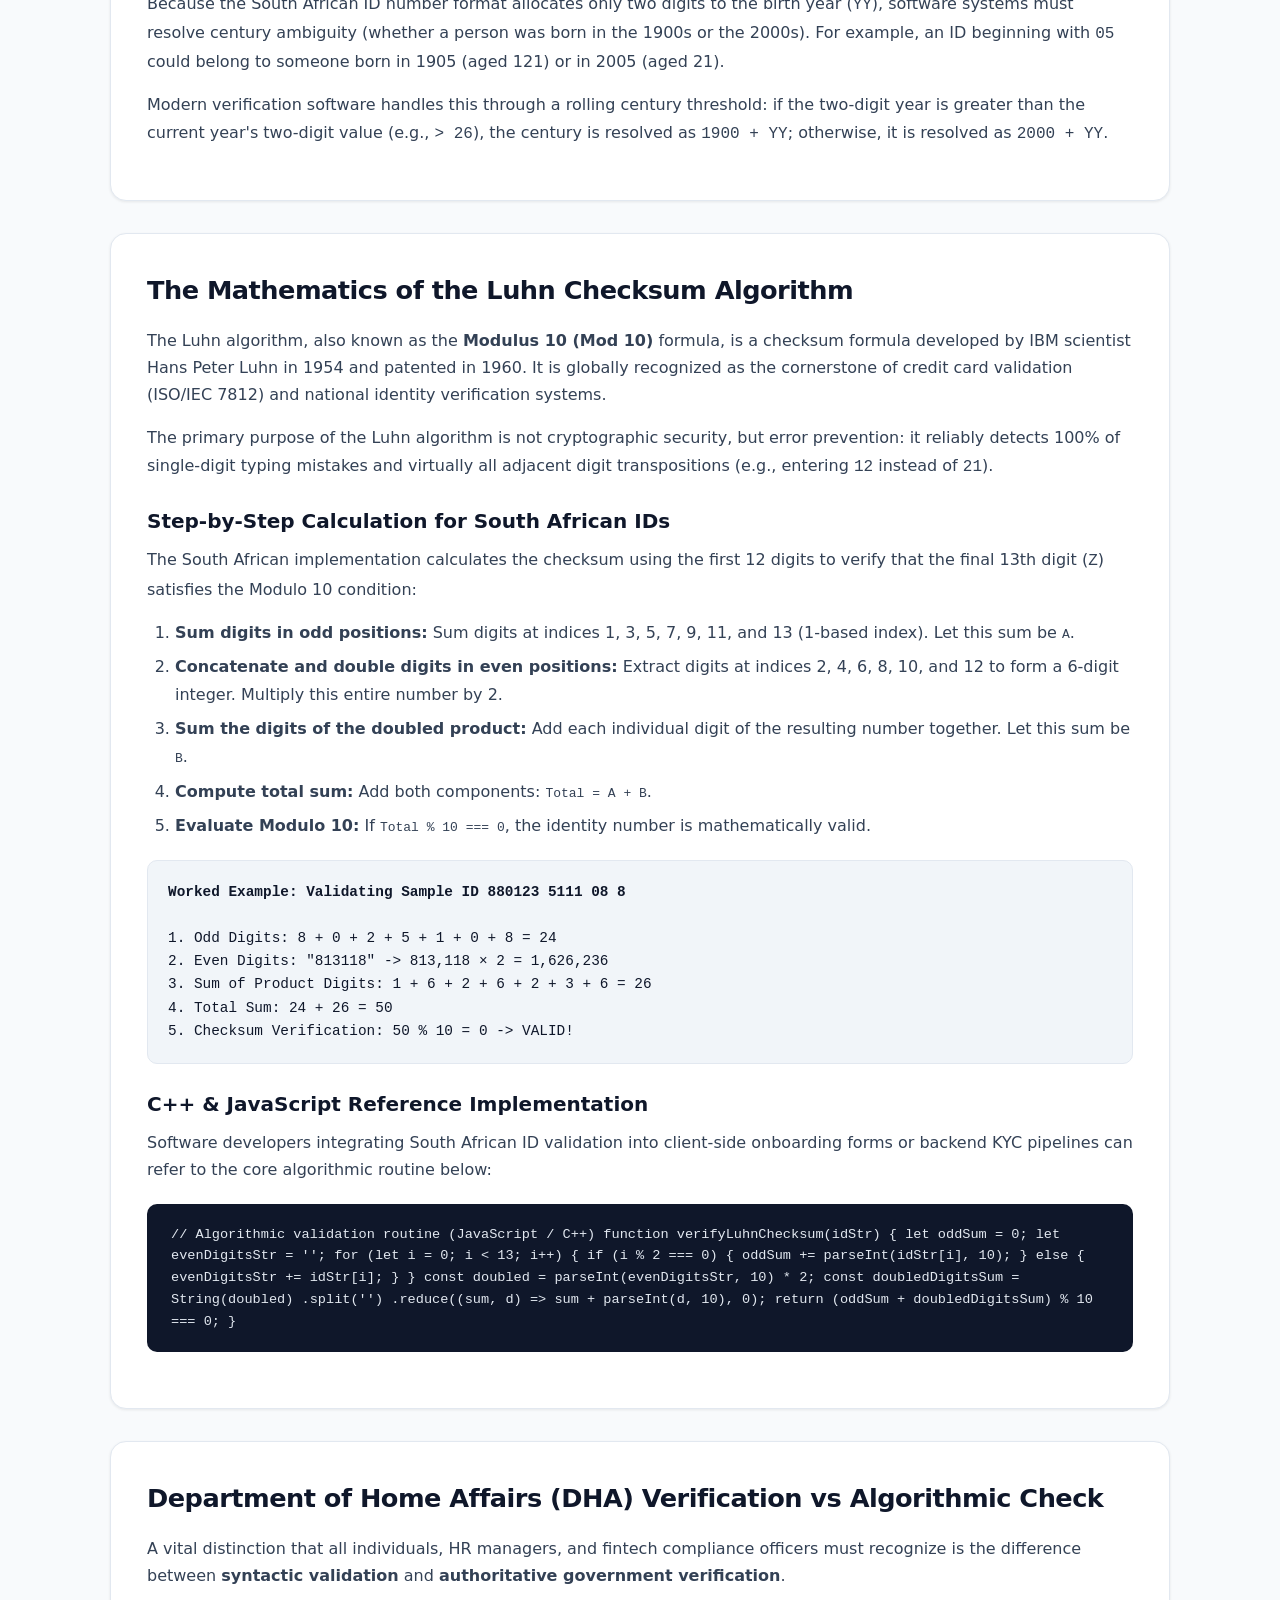
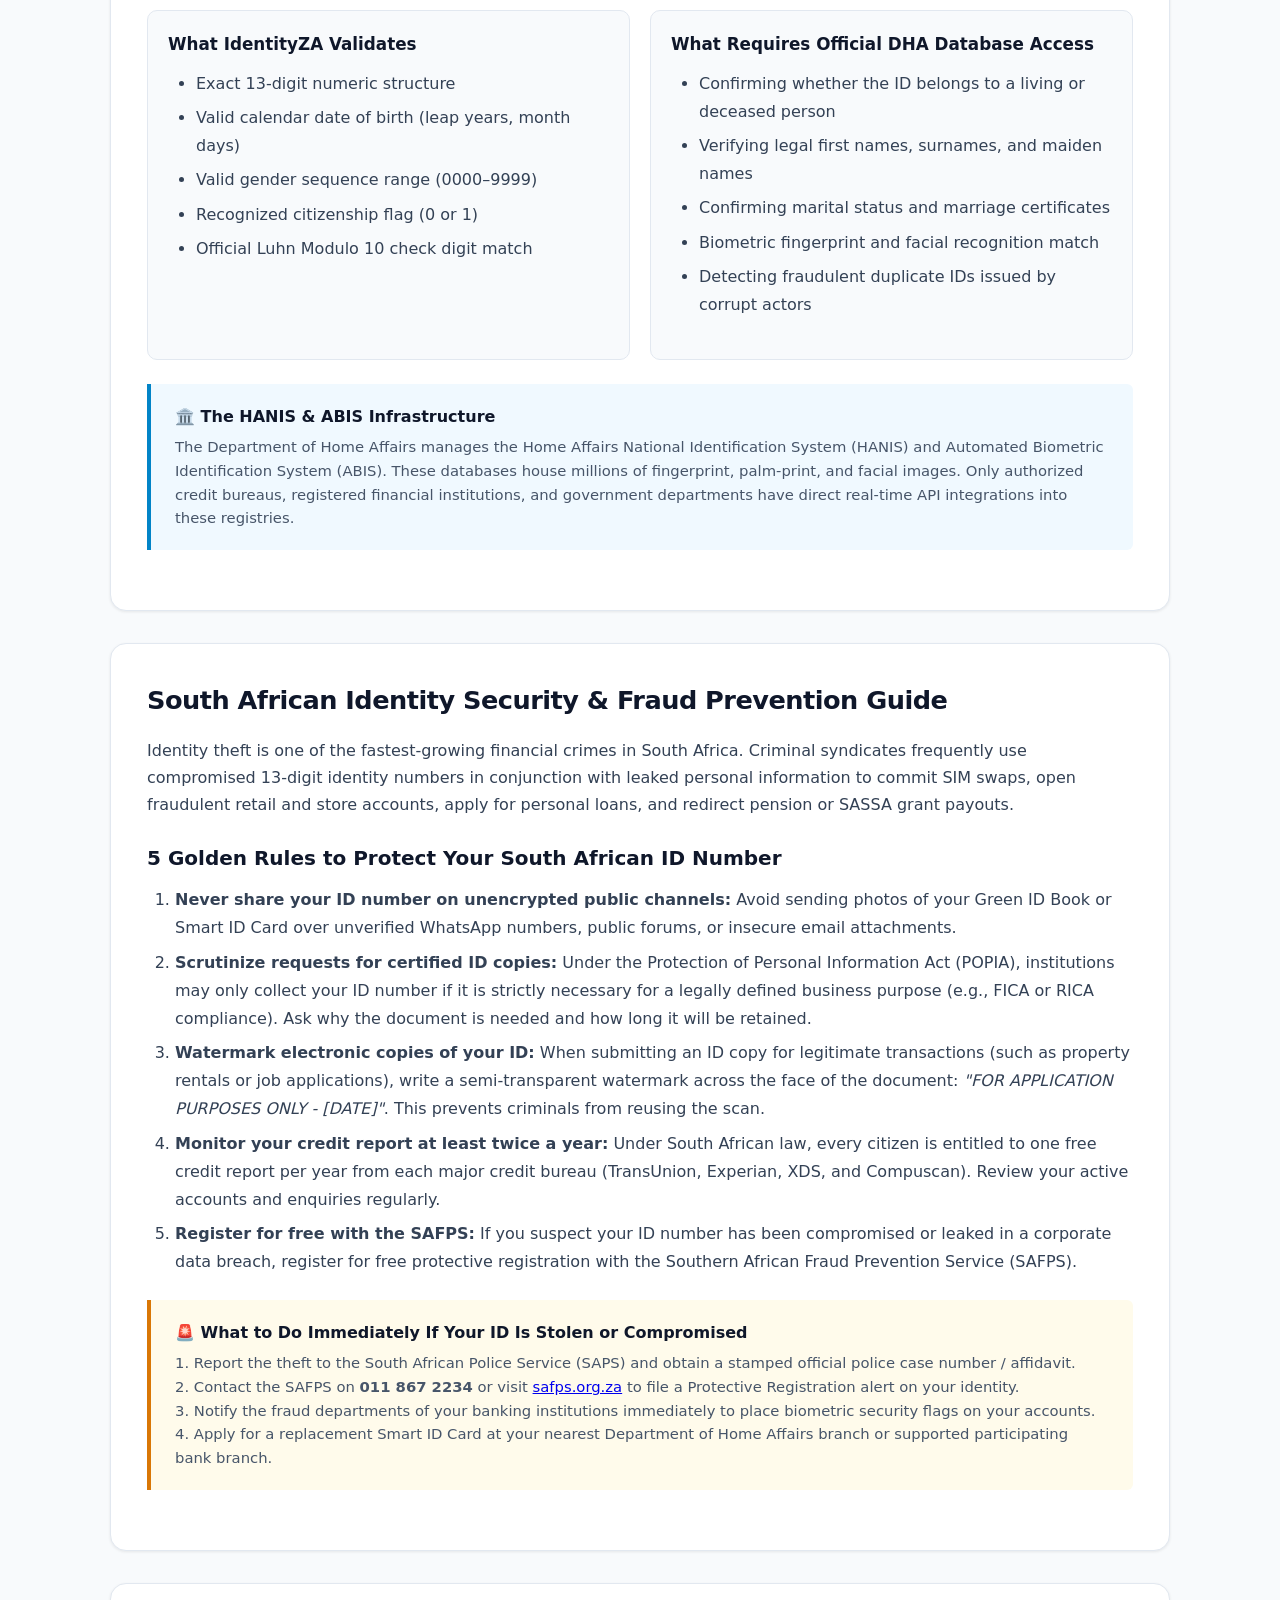
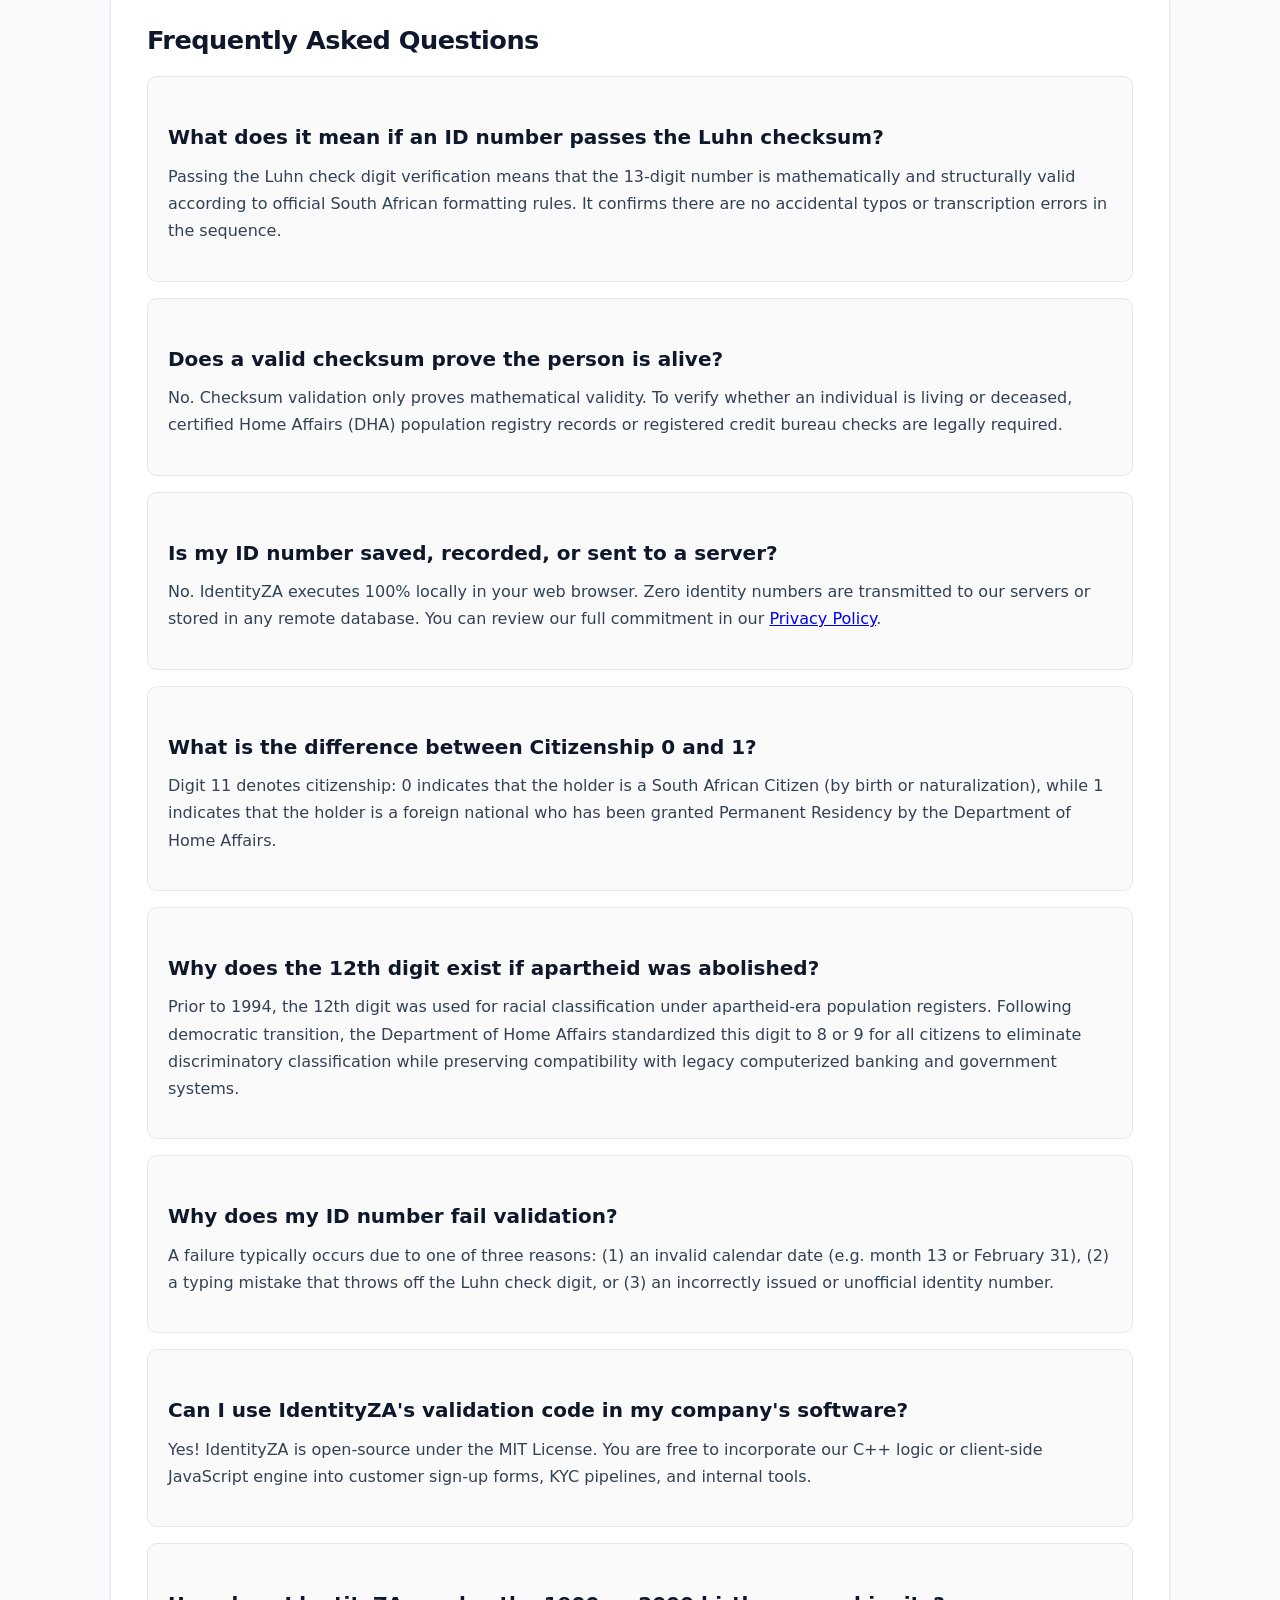
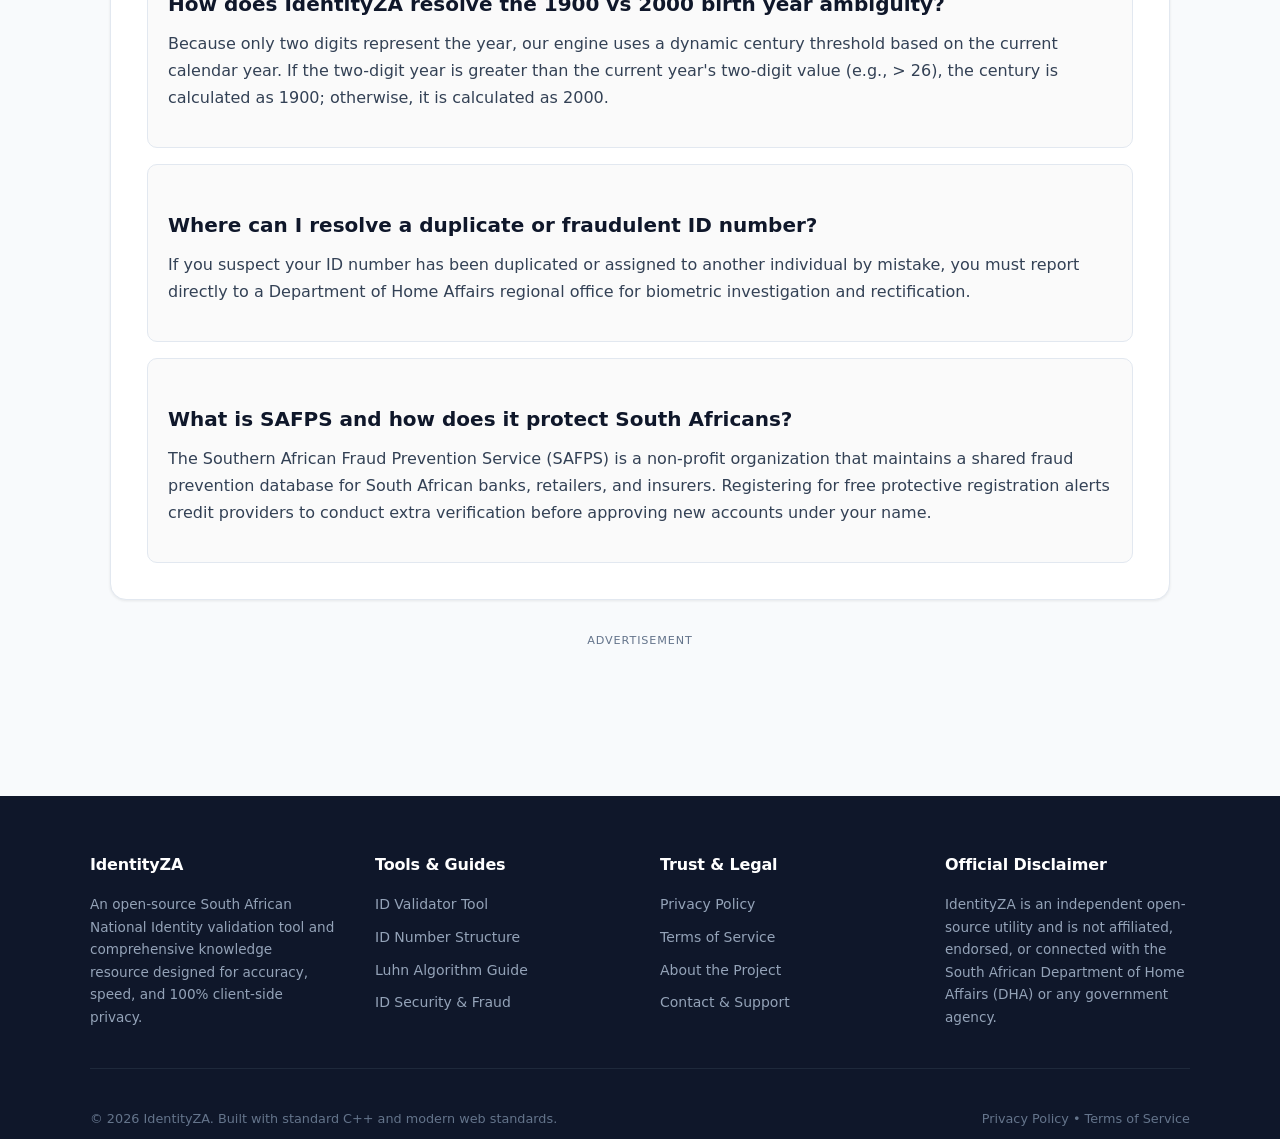
==== commit 0f30c58f: "Update website pages" ====
--- a/web/index.html
+++ b/web/index.html
@@ -3,9 +3,9 @@
 <head>
   <meta charset="UTF-8">
   <meta name="viewport" content="width=device-width, initial-scale=1.0">
-  <title>IdentityZA - South African ID Number Validator & Info Checker</title>
-  <meta name="description" content="Free, fast, and privacy-focused South African National ID number validator. Instantly verify Luhn check digit, date of birth, age, gender, and citizenship status client-side.">
-  <meta name="keywords" content="South Africa ID validator, SA ID number check, Luhn algorithm South Africa, verify SA ID, ID number age calculator">
+  <title>IdentityZA - South African ID Number Validator & Verification Guide</title>
+  <meta name="description" content="Free, fast, and privacy-focused South African National ID number validator. Verify Luhn checksum, date of birth, age, gender, and citizenship client-side with complete technical documentation.">
+  <meta name="keywords" content="South Africa ID validator, SA ID number check, Luhn algorithm South Africa, verify SA ID, ID number age calculator, Department of Home Affairs ID format, SAFPS identity theft protection">
   <link rel="stylesheet" href="style.css">
 
   <!-- Google AdSense Configuration & SDK -->
@@ -18,45 +18,29 @@
   <!-- Site Navigation -->
   <header class="site-header">
     <div class="header-container">
-      <a href="#" class="brand">
+      <a href="index.html" class="brand">
         <span class="brand-flag">🇿🇦</span>
         <span class="brand-title">IdentityZA</span>
         <span class="brand-tag">Validator</span>
       </a>
       <nav class="nav-links">
         <a href="#validator">Validator</a>
-        <a href="#how-it-works">How It Works</a>
+        <a href="#how-it-works">ID Structure</a>
+        <a href="#luhn-algorithm">Luhn Algorithm</a>
+        <a href="#security-guide">Security Guide</a>
+        <a href="about.html">About</a>
         <a href="#faq">FAQ</a>
-        <a href="#privacy">Privacy</a>
       </nav>
     </div>
   </header>
 
   <main class="main-content">
 
-    <!-- AD UNIT 1: Top Leaderboard (Responsive Banner) -->
-    <div class="ad-slot-wrapper">
-      <span class="ad-label">Advertisement</span>
-      <!-- Google AdSense Live Unit -->
-      <ins class="adsbygoogle"
-           style="display:block"
-           data-slot-name="topLeaderboard"
-           data-ad-client="ca-pub-6548527919306016"
-           data-ad-slot="4501250656"
-           data-ad-format="auto"
-           data-full-width-responsive="true"></ins>
-      <!-- Preview Placeholder (active when in development / preview mode) -->
-      <div class="ad-preview-banner">
-        <strong>Google AdSense Top Leaderboard Banner</strong>
-        <span>Slot: Responsive Auto Banner (728x90 / 320x50 on mobile)</span>
-      </div>
-    </div>
-
-    <!-- Main Tool Section -->
+    <!-- Main Tool Section (Hero Above-The-Fold with Content First) -->
     <section id="validator" class="hero-card">
       <div class="hero-header">
-        <h1>South African ID Number Validator</h1>
-        <p>Instantly extract date of birth, age, gender, citizenship, and verify the official Luhn checksum.</p>
+        <h1>South African ID Number Validator & Verification Guide</h1>
+        <p>Instantly extract date of birth, age, gender, citizenship, and verify the official Luhn checksum—executed 100% privately in your browser.</p>
       </div>
 
       <form id="validator-form" class="validator-form" novalidate>
@@ -134,7 +118,7 @@
           <button id="clear-history-btn" class="btn-text-sm" style="display: none;">Clear</button>
         </div>
         <ul id="history-list" class="history-list">
-          <li class="history-empty">No recent queries.</li>
+          <li class="history-empty">No recent queries in this browser session.</li>
         </ul>
       </div>
 
@@ -143,105 +127,229 @@
         <div class="privacy-banner-icon">🔒</div>
         <div class="privacy-banner-content">
           <h3>100% Private & Client-Side</h3>
-          <p>Your ID number never leaves your device. All calculations, dates, and checksums are executed locally in your browser with zero server transmission.</p>
+          <p>Your ID number never leaves your device. All calculations, dates, and checksums are executed locally in your browser with zero server transmission. Read our complete <a href="privacy.html">Privacy Policy</a>.</p>
         </div>
       </div>
     </section>
 
-    <!-- AD UNIT 2: Mid-Content (In-Article / Responsive Banner) -->
-    <div class="ad-slot-wrapper">
-      <span class="ad-label">Advertisement</span>
-      <ins class="adsbygoogle"
-           style="display:block"
-           data-slot-name="inContent"
-           data-ad-client="ca-pub-6548527919306016"
-           data-ad-slot="6935842309"
-           data-ad-format="auto"
-           data-full-width-responsive="true"></ins>
-      <div class="ad-preview-banner">
-        <strong>Google AdSense Mid-Content Unit</strong>
-        <span>Slot: Responsive In-Feed / Display Unit</span>
-      </div>
-    </div>
-
-    <!-- Educational Content (High Value Content for SEO & AdSense Approval) -->
-    <section id="how-it-works" class="info-section">
-      <article class="card">
-        <h2>Understanding South African ID Numbers</h2>
-        <p>A South African National Identity number is a 13-digit numeric code formatted as <code>YYMMDD SSSS C A Z</code>. Each segment encodes specific biographical and verification data:</p>
+    <!-- Comprehensive Educational Documentation Section -->
+    <div class="guide-section">
+
+      <!-- Guide 1: Understanding South African ID Structure -->
+      <article id="how-it-works" class="article-card">
+        <h2>Understanding the 13-Digit South African ID Number</h2>
+        <p>A South African National Identity number is a 13-digit numeric code assigned to citizens and permanent residents by the Department of Home Affairs (DHA). Structured under the standard format <code>YYMMDD SSSS C A Z</code>, each digit segment represents critical biographical and verification data.</p>
         
         <div class="table-wrapper">
           <table class="info-table">
             <thead>
               <tr>
-                <th>Segment</th>
+                <th>Position</th>
+                <th>Segment Code</th>
                 <th>Field Name</th>
-                <th>Definition & Value Meaning</th>
+                <th>Detailed Meaning & Valid Ranges</th>
               </tr>
             </thead>
             <tbody>
               <tr>
-                <td><code>1–6</code> (YYMMDD)</td>
+                <td>Digits 1–6</td>
+                <td><code>YYMMDD</code></td>
                 <td>Date of Birth</td>
-                <td>2 digits each for Year, Month, and Day. Supports 1900s and 2000s centurial resolution.</td>
-              </tr>
-              <tr>
-                <td><code>7–10</code> (SSSS)</td>
+                <td>Specifies the year, month, and day of birth. Requires calendar validation (accounting for leap years, 30/31-day months, and February 28/29).</td>
+              </tr>
+              <tr>
+                <td>Digits 7–10</td>
+                <td><code>SSSS</code></td>
                 <td>Gender Sequence</td>
-                <td><code>0000–4999</code> indicates Female; <code>5000–9999</code> indicates Male.</td>
-              </tr>
-              <tr>
-                <td><code>11</code> (C)</td>
-                <td>Citizenship</td>
-                <td><code>0</code> denotes a South African Citizen; <code>1</code> denotes a Permanent Resident.</td>
-              </tr>
-              <tr>
-                <td><code>12</code> (A)</td>
-                <td>Index Digit</td>
-                <td>Historical racial index, formerly used by DHA, now standardized as <code>8</code> or <code>9</code>.</td>
-              </tr>
-              <tr>
-                <td><code>13</code> (Z)</td>
-                <td>Check Digit</td>
-                <td>Verification checksum calculated using the Luhn Algorithm.</td>
+                <td>Defines legal gender at birth. Range <code>0000–4999</code> denotes Female; Range <code>5000–9999</code> denotes Male.</td>
+              </tr>
+              <tr>
+                <td>Digit 11</td>
+                <td><code>C</code></td>
+                <td>Citizenship Status</td>
+                <td>Denotes nationality status: <code>0</code> indicates a South African citizen by birth or naturalization; <code>1</code> indicates a Permanent Resident.</td>
+              </tr>
+              <tr>
+                <td>Digit 12</td>
+                <td><code>A</code></td>
+                <td>Historical Index</td>
+                <td>Originally used for population registry classification prior to 1994. Under modern DHA standards, it is standardized as <code>8</code> or <code>9</code>.</td>
+              </tr>
+              <tr>
+                <td>Digit 13</td>
+                <td><code>Z</code></td>
+                <td>Luhn Check Digit</td>
+                <td>A mathematical checksum digit computed via the Luhn Algorithm (Mod 10) to detect typographical and transcription errors.</td>
               </tr>
             </tbody>
           </table>
         </div>
+
+        <h3>Centurial Ambiguity in the Birth Date (YY)</h3>
+        <p>Because the South African ID number format allocates only two digits to the birth year (<code>YY</code>), software systems must resolve century ambiguity (whether a person was born in the 1900s or the 2000s). For example, an ID beginning with <code>05</code> could belong to someone born in 1905 (aged 121) or in 2005 (aged 21).</p>
+        <p>Modern verification software handles this through a rolling century threshold: if the two-digit year is greater than the current year's two-digit value (e.g., <code>&gt; 26</code>), the century is resolved as <code>1900 + YY</code>; otherwise, it is resolved as <code>2000 + YY</code>.</p>
       </article>
 
-      <article class="card">
-        <h2>How the Luhn Algorithm Validates South African IDs</h2>
-        <p>The Luhn algorithm (also known as the "modulus 10" formula) detects accidental transcription errors and typos:</p>
-        <ol style="margin-left: 1.5rem; color: #334155; line-height: 1.8;">
-          <li>Sum all digits in odd positions (1st, 3rd, 5th, 7th, 9th, 11th, and 13th).</li>
-          <li>Concatenate all digits in even positions (2nd, 4th, 6th, 8th, 10th, and 12th) to form a single integer.</li>
-          <li>Multiply this concatenated number by 2.</li>
-          <li>Sum the individual digits of the resulting product.</li>
-          <li>Add the two sums together. If the total is a multiple of 10 (total mod 10 = 0), the ID number is mathematically valid.</li>
+      <!-- Guide 2: Mathematics of the Luhn Algorithm -->
+      <article id="luhn-algorithm" class="article-card">
+        <h2>The Mathematics of the Luhn Checksum Algorithm</h2>
+        <p>The Luhn algorithm, also known as the <strong>Modulus 10 (Mod 10)</strong> formula, is a checksum formula developed by IBM scientist Hans Peter Luhn in 1954 and patented in 1960. It is globally recognized as the cornerstone of credit card validation (ISO/IEC 7812) and national identity verification systems.</p>
+        <p>The primary purpose of the Luhn algorithm is not cryptographic security, but error prevention: it reliably detects 100% of single-digit typing mistakes and virtually all adjacent digit transpositions (e.g., entering <code>12</code> instead of <code>21</code>).</p>
+
+        <h3>Step-by-Step Calculation for South African IDs</h3>
+        <p>The South African implementation calculates the checksum using the first 12 digits to verify that the final 13th digit (<code>Z</code>) satisfies the Modulo 10 condition:</p>
+
+        <ol>
+          <li><strong>Sum digits in odd positions:</strong> Sum digits at indices 1, 3, 5, 7, 9, 11, and 13 (1-based index). Let this sum be <code>A</code>.</li>
+          <li><strong>Concatenate and double digits in even positions:</strong> Extract digits at indices 2, 4, 6, 8, 10, and 12 to form a 6-digit integer. Multiply this entire number by 2.</li>
+          <li><strong>Sum the digits of the doubled product:</strong> Add each individual digit of the resulting number together. Let this sum be <code>B</code>.</li>
+          <li><strong>Compute total sum:</strong> Add both components: <code>Total = A + B</code>.</li>
+          <li><strong>Evaluate Modulo 10:</strong> If <code>Total % 10 === 0</code>, the identity number is mathematically valid.</li>
         </ol>
+
+        <div class="math-walkthrough">
+          <strong>Worked Example: Validating Sample ID 880123 5111 08 8</strong><br><br>
+          1. Odd Digits:  8 + 0 + 2 + 5 + 1 + 0 + 8 = 24<br>
+          2. Even Digits: "813118" -> 813,118 × 2 = 1,626,236<br>
+          3. Sum of Product Digits: 1 + 6 + 2 + 6 + 2 + 3 + 6 = 26<br>
+          4. Total Sum: 24 + 26 = 50<br>
+          5. Checksum Verification: 50 % 10 = 0 -> VALID!
+        </div>
+
+        <h3>C++ & JavaScript Reference Implementation</h3>
+        <p>Software developers integrating South African ID validation into client-side onboarding forms or backend KYC pipelines can refer to the core algorithmic routine below:</p>
+
+        <div class="code-block">
+// Algorithmic validation routine (JavaScript / C++)
+function verifyLuhnChecksum(idStr) {
+  let oddSum = 0;
+  let evenDigitsStr = '';
+  
+  for (let i = 0; i &lt; 13; i++) {
+    if (i % 2 === 0) {
+      oddSum += parseInt(idStr[i], 10);
+    } else {
+      evenDigitsStr += idStr[i];
+    }
+  }
+  
+  const doubled = parseInt(evenDigitsStr, 10) * 2;
+  const doubledDigitsSum = String(doubled)
+    .split('')
+    .reduce((sum, d) =&gt; sum + parseInt(d, 10), 0);
+    
+  return (oddSum + doubledDigitsSum) % 10 === 0;
+}
+        </div>
       </article>
 
-      <article id="faq" class="card">
+      <!-- Guide 3: DHA Official Verification vs Algorithmic Validation -->
+      <article id="dha-verification" class="article-card">
+        <h2>Department of Home Affairs (DHA) Verification vs Algorithmic Check</h2>
+        <p>A vital distinction that all individuals, HR managers, and fintech compliance officers must recognize is the difference between <strong>syntactic validation</strong> and <strong>authoritative government verification</strong>.</p>
+        
+        <div class="grid-two">
+          <div class="grid-card">
+            <h4>What IdentityZA Validates</h4>
+            <ul>
+              <li>Exact 13-digit numeric structure</li>
+              <li>Valid calendar date of birth (leap years, month days)</li>
+              <li>Valid gender sequence range (0000–9999)</li>
+              <li>Recognized citizenship flag (0 or 1)</li>
+              <li>Official Luhn Modulo 10 check digit match</li>
+            </ul>
+          </div>
+          <div class="grid-card">
+            <h4>What Requires Official DHA Database Access</h4>
+            <ul>
+              <li>Confirming whether the ID belongs to a living or deceased person</li>
+              <li>Verifying legal first names, surnames, and maiden names</li>
+              <li>Confirming marital status and marriage certificates</li>
+              <li>Biometric fingerprint and facial recognition match</li>
+              <li>Detecting fraudulent duplicate IDs issued by corrupt actors</li>
+            </ul>
+          </div>
+        </div>
+
+        <div class="callout-box callout-info">
+          <h4>🏛️ The HANIS & ABIS Infrastructure</h4>
+          <p>The Department of Home Affairs manages the Home Affairs National Identification System (HANIS) and Automated Biometric Identification System (ABIS). These databases house millions of fingerprint, palm-print, and facial images. Only authorized credit bureaus, registered financial institutions, and government departments have direct real-time API integrations into these registries.</p>
+        </div>
+      </article>
+
+      <!-- Guide 4: Identity Security & Fraud Prevention Guide for South Africans -->
+      <article id="security-guide" class="article-card">
+        <h2>South African Identity Security & Fraud Prevention Guide</h2>
+        <p>Identity theft is one of the fastest-growing financial crimes in South Africa. Criminal syndicates frequently use compromised 13-digit identity numbers in conjunction with leaked personal information to commit SIM swaps, open fraudulent retail and store accounts, apply for personal loans, and redirect pension or SASSA grant payouts.</p>
+
+        <h3>5 Golden Rules to Protect Your South African ID Number</h3>
+        <ol>
+          <li><strong>Never share your ID number on unencrypted public channels:</strong> Avoid sending photos of your Green ID Book or Smart ID Card over unverified WhatsApp numbers, public forums, or insecure email attachments.</li>
+          <li><strong>Scrutinize requests for certified ID copies:</strong> Under the Protection of Personal Information Act (POPIA), institutions may only collect your ID number if it is strictly necessary for a legally defined business purpose (e.g., FICA or RICA compliance). Ask why the document is needed and how long it will be retained.</li>
+          <li><strong>Watermark electronic copies of your ID:</strong> When submitting an ID copy for legitimate transactions (such as property rentals or job applications), write a semi-transparent watermark across the face of the document: <em>"FOR APPLICATION PURPOSES ONLY - [DATE]"</em>. This prevents criminals from reusing the scan.</li>
+          <li><strong>Monitor your credit report at least twice a year:</strong> Under South African law, every citizen is entitled to one free credit report per year from each major credit bureau (TransUnion, Experian, XDS, and Compuscan). Review your active accounts and enquiries regularly.</li>
+          <li><strong>Register for free with the SAFPS:</strong> If you suspect your ID number has been compromised or leaked in a corporate data breach, register for free protective registration with the Southern African Fraud Prevention Service (SAFPS).</li>
+        </ol>
+
+        <div class="callout-box callout-warning">
+          <h4>🚨 What to Do Immediately If Your ID Is Stolen or Compromised</h4>
+          <p>1. Report the theft to the South African Police Service (SAPS) and obtain a stamped official police case number / affidavit.<br>
+          2. Contact the SAFPS on <strong>011 867 2234</strong> or visit <a href="https://www.safps.org.za" target="_blank" rel="noopener noreferrer">safps.org.za</a> to file a Protective Registration alert on your identity.<br>
+          3. Notify the fraud departments of your banking institutions immediately to place biometric security flags on your accounts.<br>
+          4. Apply for a replacement Smart ID Card at your nearest Department of Home Affairs branch or supported participating bank branch.</p>
+        </div>
+      </article>
+
+      <!-- Frequently Asked Questions -->
+      <article id="faq" class="article-card">
         <h2>Frequently Asked Questions</h2>
         <div class="faq-list">
           <div class="faq-item">
-            <h3 class="faq-question">Does a valid checksum mean the person is currently alive?</h3>
-            <p class="faq-answer">No. Checksum validation proves structural and algorithmic validity according to the official South African specification. To verify marital status, alive status, or Home Affairs records, a direct government DHA or certified credit bureau integration is required.</p>
-          </div>
-          <div class="faq-item">
-            <h3 class="faq-question">Is my ID number saved anywhere?</h3>
-            <p class="faq-answer">No. IdentityZA executes 100% inside your web browser using JavaScript. No ID numbers are transmitted to our servers or stored in any remote database.</p>
-          </div>
-          <div class="faq-item">
-            <h3 class="faq-question">Can this tool be integrated into signup forms?</h3>
-            <p class="faq-answer">Yes! You can use our lightweight client-side JavaScript engine or the standalone C++ CLI application for backend KYC and validation checks.</p>
+            <h3 class="faq-question">What does it mean if an ID number passes the Luhn checksum?</h3>
+            <p class="faq-answer">Passing the Luhn check digit verification means that the 13-digit number is mathematically and structurally valid according to official South African formatting rules. It confirms there are no accidental typos or transcription errors in the sequence.</p>
+          </div>
+          <div class="faq-item">
+            <h3 class="faq-question">Does a valid checksum prove the person is alive?</h3>
+            <p class="faq-answer">No. Checksum validation only proves mathematical validity. To verify whether an individual is living or deceased, certified Home Affairs (DHA) population registry records or registered credit bureau checks are legally required.</p>
+          </div>
+          <div class="faq-item">
+            <h3 class="faq-question">Is my ID number saved, recorded, or sent to a server?</h3>
+            <p class="faq-answer">No. IdentityZA executes 100% locally in your web browser. Zero identity numbers are transmitted to our servers or stored in any remote database. You can review our full commitment in our <a href="privacy.html">Privacy Policy</a>.</p>
+          </div>
+          <div class="faq-item">
+            <h3 class="faq-question">What is the difference between Citizenship 0 and 1?</h3>
+            <p class="faq-answer">Digit 11 denotes citizenship: 0 indicates that the holder is a South African Citizen (by birth or naturalization), while 1 indicates that the holder is a foreign national who has been granted Permanent Residency by the Department of Home Affairs.</p>
+          </div>
+          <div class="faq-item">
+            <h3 class="faq-question">Why does the 12th digit exist if apartheid was abolished?</h3>
+            <p class="faq-answer">Prior to 1994, the 12th digit was used for racial classification under apartheid-era population registers. Following democratic transition, the Department of Home Affairs standardized this digit to 8 or 9 for all citizens to eliminate discriminatory classification while preserving compatibility with legacy computerized banking and government systems.</p>
+          </div>
+          <div class="faq-item">
+            <h3 class="faq-question">Why does my ID number fail validation?</h3>
+            <p class="faq-answer">A failure typically occurs due to one of three reasons: (1) an invalid calendar date (e.g. month 13 or February 31), (2) a typing mistake that throws off the Luhn check digit, or (3) an incorrectly issued or unofficial identity number.</p>
+          </div>
+          <div class="faq-item">
+            <h3 class="faq-question">Can I use IdentityZA's validation code in my company's software?</h3>
+            <p class="faq-answer">Yes! IdentityZA is open-source under the MIT License. You are free to incorporate our C++ logic or client-side JavaScript engine into customer sign-up forms, KYC pipelines, and internal tools.</p>
+          </div>
+          <div class="faq-item">
+            <h3 class="faq-question">How does IdentityZA resolve the 1900 vs 2000 birth year ambiguity?</h3>
+            <p class="faq-answer">Because only two digits represent the year, our engine uses a dynamic century threshold based on the current calendar year. If the two-digit year is greater than the current year's two-digit value (e.g., > 26), the century is calculated as 1900; otherwise, it is calculated as 2000.</p>
+          </div>
+          <div class="faq-item">
+            <h3 class="faq-question">Where can I resolve a duplicate or fraudulent ID number?</h3>
+            <p class="faq-answer">If you suspect your ID number has been duplicated or assigned to another individual by mistake, you must report directly to a Department of Home Affairs regional office for biometric investigation and rectification.</p>
+          </div>
+          <div class="faq-item">
+            <h3 class="faq-question">What is SAFPS and how does it protect South Africans?</h3>
+            <p class="faq-answer">The Southern African Fraud Prevention Service (SAFPS) is a non-profit organization that maintains a shared fraud prevention database for South African banks, retailers, and insurers. Registering for free protective registration alerts credit providers to conduct extra verification before approving new accounts under your name.</p>
           </div>
         </div>
       </article>
-    </section>
-
-    <!-- AD UNIT 3: Bottom Banner (Responsive Display Unit) -->
+
+    </div>
+
+    <!-- SINGLE POLICY-COMPLIANT AD UNIT: Bottom of Content Banner -->
     <div class="ad-slot-wrapper">
       <span class="ad-label">Advertisement</span>
       <ins class="adsbygoogle"
@@ -252,8 +360,8 @@
            data-ad-format="auto"
            data-full-width-responsive="true"></ins>
       <div class="ad-preview-banner">
-        <strong>Google AdSense Bottom Banner</strong>
-        <span>Slot: Responsive Horizontal Display Unit</span>
+        <strong>Google AdSense Display Unit</strong>
+        <span>Slot: Responsive Banner (Policy-Compliant Bottom Placement)</span>
       </div>
     </div>
 
@@ -265,22 +373,34 @@
       <div class="footer-top">
         <div class="footer-col">
           <h4>IdentityZA</h4>
-          <p>An open-source South African National Identity validation tool designed for accuracy, speed, and privacy.</p>
+          <p>An open-source South African National Identity validation tool and comprehensive knowledge resource designed for accuracy, speed, and 100% client-side privacy.</p>
         </div>
         <div class="footer-col">
-          <h4>Resources</h4>
+          <h4>Tools & Guides</h4>
           <ul>
+            <li><a href="#validator">ID Validator Tool</a></li>
             <li><a href="#how-it-works">ID Number Structure</a></li>
-            <li><a href="#faq">Frequently Asked Questions</a></li>
+            <li><a href="#luhn-algorithm">Luhn Algorithm Guide</a></li>
+            <li><a href="#security-guide">ID Security & Fraud</a></li>
           </ul>
         </div>
         <div class="footer-col">
-          <h4>Legal & Disclaimer</h4>
-          <p>IdentityZA is an independent open-source utility and is not affiliated, endorsed, or connected with the South African Department of Home Affairs (DHA) or any government entity.</p>
+          <h4>Trust & Legal</h4>
+          <ul>
+            <li><a href="privacy.html">Privacy Policy</a></li>
+            <li><a href="terms.html">Terms of Service</a></li>
+            <li><a href="about.html">About the Project</a></li>
+            <li><a href="contact.html">Contact & Support</a></li>
+          </ul>
+        </div>
+        <div class="footer-col">
+          <h4>Official Disclaimer</h4>
+          <p>IdentityZA is an independent open-source utility and is not affiliated, endorsed, or connected with the South African Department of Home Affairs (DHA) or any government agency.</p>
         </div>
       </div>
       <div class="footer-bottom">
         <p>© 2026 IdentityZA. Built with standard C++ and modern web standards.</p>
+        <p><a href="privacy.html">Privacy Policy</a> • <a href="terms.html">Terms of Service</a></p>
       </div>
     </div>
   </footer>
--- a/web/style.css
+++ b/web/style.css
@@ -611,6 +611,135 @@
 .faq-answer {
   color: #475569;
   font-size: 0.95rem;
+  line-height: 1.6;
+}
+
+/* Deep Guide & Educational Styles */
+.guide-section {
+  margin-top: 2.5rem;
+}
+
+.article-card {
+  background: var(--card-bg);
+  border: 1px solid var(--border);
+  border-radius: var(--radius-lg);
+  padding: 2.25rem;
+  margin-bottom: 2rem;
+  box-shadow: var(--shadow-sm);
+}
+
+.article-card h2 {
+  font-size: 1.6rem;
+  font-weight: 800;
+  letter-spacing: -0.02em;
+  color: var(--text-main);
+  margin-bottom: 1rem;
+}
+
+.article-card h3 {
+  font-size: 1.25rem;
+  font-weight: 700;
+  color: var(--text-main);
+  margin: 1.5rem 0 0.6rem;
+}
+
+.article-card p {
+  color: #334155;
+  font-size: 1rem;
+  line-height: 1.7;
+  margin-bottom: 1rem;
+}
+
+.article-card ul, .article-card ol {
+  margin: 0.75rem 0 1.25rem 1.75rem;
+  color: #334155;
+  line-height: 1.75;
+}
+
+.article-card li {
+  margin-bottom: 0.4rem;
+}
+
+.callout-box {
+  background: #f8fafc;
+  border-left: 4px solid var(--primary);
+  border-radius: 0 var(--radius-sm) var(--radius-sm) 0;
+  padding: 1.25rem 1.5rem;
+  margin: 1.5rem 0;
+}
+
+.callout-box.callout-warning {
+  border-left-color: var(--accent);
+  background: #fffbeb;
+}
+
+.callout-box.callout-info {
+  border-left-color: #0284c7;
+  background: #f0f9ff;
+}
+
+.callout-box h4 {
+  font-size: 1rem;
+  font-weight: 700;
+  margin-bottom: 0.35rem;
+  color: var(--text-main);
+}
+
+.callout-box p {
+  font-size: 0.925rem;
+  color: #475569;
+  margin: 0;
+  line-height: 1.6;
+}
+
+.math-walkthrough {
+  background: #f1f5f9;
+  border: 1px solid var(--border);
+  border-radius: var(--radius-md);
+  padding: 1.25rem;
+  margin: 1.25rem 0;
+  font-family: var(--font-mono);
+  font-size: 0.9rem;
+  overflow-x: auto;
+}
+
+.code-block {
+  background: #0f172a;
+  color: #e2e8f0;
+  border-radius: var(--radius-md);
+  padding: 1.25rem 1.5rem;
+  font-family: var(--font-mono);
+  font-size: 0.85rem;
+  line-height: 1.6;
+  overflow-x: auto;
+  margin: 1.25rem 0;
+}
+
+.grid-two {
+  display: grid;
+  grid-template-columns: repeat(auto-fit, minmax(280px, 1fr));
+  gap: 1.25rem;
+  margin: 1.25rem 0;
+}
+
+.grid-card {
+  background: #f8fafc;
+  border: 1px solid var(--border);
+  border-radius: var(--radius-md);
+  padding: 1.25rem;
+}
+
+.grid-card h4 {
+  font-size: 1.05rem;
+  font-weight: 700;
+  color: var(--text-main);
+  margin-bottom: 0.5rem;
+}
+
+.grid-card p {
+  font-size: 0.9rem;
+  color: #475569;
+  margin: 0;
   line-height: 1.55;
 }
 
@@ -643,11 +772,103 @@
   margin: 0;
 }
 
+/* Standalone Page Styles */
+.page-hero {
+  text-align: center;
+  margin-bottom: 2.5rem;
+  padding: 1.5rem 0;
+}
+
+.page-hero h1 {
+  font-size: 2.25rem;
+  font-weight: 800;
+  color: var(--text-main);
+  letter-spacing: -0.025em;
+  margin-bottom: 0.75rem;
+}
+
+.page-hero p {
+  font-size: 1.15rem;
+  color: var(--text-muted);
+  max-width: 680px;
+  margin: 0 auto;
+}
+
+.page-body {
+  background: var(--card-bg);
+  border: 1px solid var(--border);
+  border-radius: var(--radius-lg);
+  padding: 2.5rem 2.75rem;
+  box-shadow: var(--shadow-sm);
+  margin-bottom: 3rem;
+}
+
+.page-body h2 {
+  font-size: 1.5rem;
+  font-weight: 800;
+  color: var(--text-main);
+  margin: 2rem 0 0.75rem;
+  padding-bottom: 0.5rem;
+  border-bottom: 1px solid var(--border);
+}
+
+.page-body h2:first-of-type {
+  margin-top: 0;
+}
+
+.page-body h3 {
+  font-size: 1.2rem;
+  font-weight: 700;
+  color: var(--text-main);
+  margin: 1.25rem 0 0.5rem;
+}
+
+.page-body p {
+  font-size: 1rem;
+  line-height: 1.75;
+  color: #334155;
+  margin-bottom: 1.15rem;
+}
+
+.page-body ul, .page-body ol {
+  margin: 0.75rem 0 1.25rem 1.75rem;
+  color: #334155;
+  line-height: 1.75;
+}
+
+.contact-card {
+  display: flex;
+  align-items: center;
+  gap: 1.25rem;
+  background: #f8fafc;
+  border: 1px solid var(--border);
+  border-radius: var(--radius-md);
+  padding: 1.5rem;
+  margin: 1.5rem 0;
+}
+
+.contact-icon {
+  font-size: 2rem;
+}
+
+.contact-info h4 {
+  font-size: 1.1rem;
+  font-weight: 700;
+  color: var(--text-main);
+  margin-bottom: 0.25rem;
+}
+
+.contact-info p {
+  margin: 0;
+  color: var(--text-muted);
+  font-size: 0.95rem;
+}
+
 /* Footer */
 .site-footer {
   background: #0f172a;
   color: #94a3b8;
-  padding: 3rem 1.25rem 2rem;
+  padding: 3.5rem 1.25rem 2rem;
   margin-top: 4rem;
   font-size: 0.9rem;
 }
@@ -658,42 +879,43 @@
 }
 
 .footer-top {
-  display: flex;
-  flex-wrap: wrap;
-  justify-content: space-between;
-  gap: 2rem;
-  margin-bottom: 2rem;
-  padding-bottom: 2rem;
-  border-bottom: 1px solid #334155;
-}
-
-.footer-col {
-  flex: 1;
-  min-width: 240px;
+  display: grid;
+  grid-template-columns: repeat(auto-fit, minmax(220px, 1fr));
+  gap: 2.5rem;
+  margin-bottom: 2.5rem;
+  padding-bottom: 2.5rem;
+  border-bottom: 1px solid #1e293b;
 }
 
 .footer-col h4 {
   color: #ffffff;
   font-size: 1rem;
-  margin-bottom: 0.75rem;
+  font-weight: 700;
+  margin-bottom: 1rem;
+  letter-spacing: -0.01em;
 }
 
 .footer-col p {
   font-size: 0.85rem;
-  line-height: 1.6;
+  line-height: 1.65;
+  color: #94a3b8;
 }
 
 .footer-col ul {
   list-style: none;
+  padding: 0;
+  margin: 0;
 }
 
 .footer-col li {
-  margin-bottom: 0.5rem;
+  margin-bottom: 0.6rem;
 }
 
 .footer-col a {
   color: #94a3b8;
   text-decoration: none;
+  font-size: 0.875rem;
+  transition: color 0.15s ease;
 }
 
 .footer-col a:hover {
@@ -701,9 +923,22 @@
 }
 
 .footer-bottom {
-  text-align: center;
+  display: flex;
+  flex-wrap: wrap;
+  align-items: center;
+  justify-content: space-between;
+  gap: 1rem;
   font-size: 0.8rem;
   color: #64748b;
+}
+
+.footer-bottom a {
+  color: #64748b;
+  text-decoration: none;
+}
+
+.footer-bottom a:hover {
+  color: #94a3b8;
 }
 
 @media (max-width: 768px) {
@@ -716,4 +951,10 @@
   .btn-primary, .btn-secondary {
     width: 100%;
   }
-}
+  .page-body {
+    padding: 1.5rem;
+  }
+  .nav-links {
+    gap: 0.85rem;
+  }
+}
